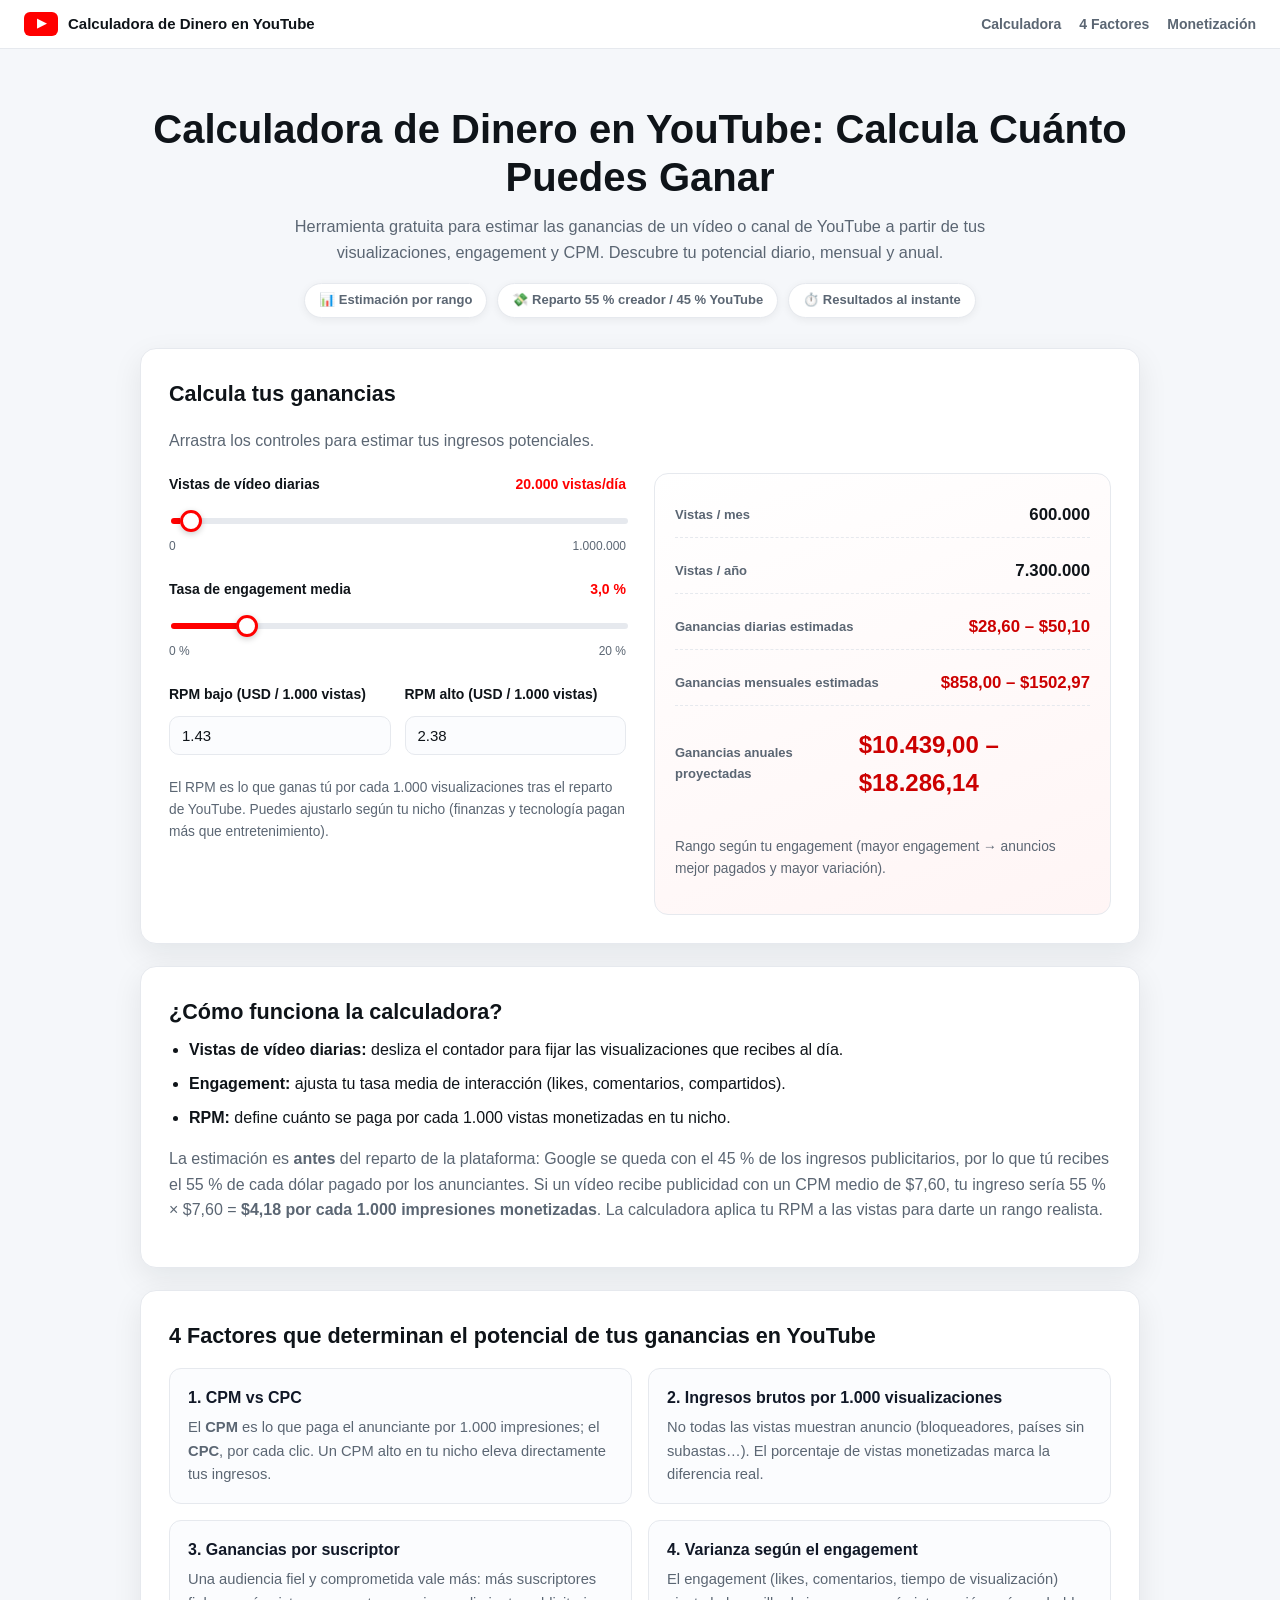
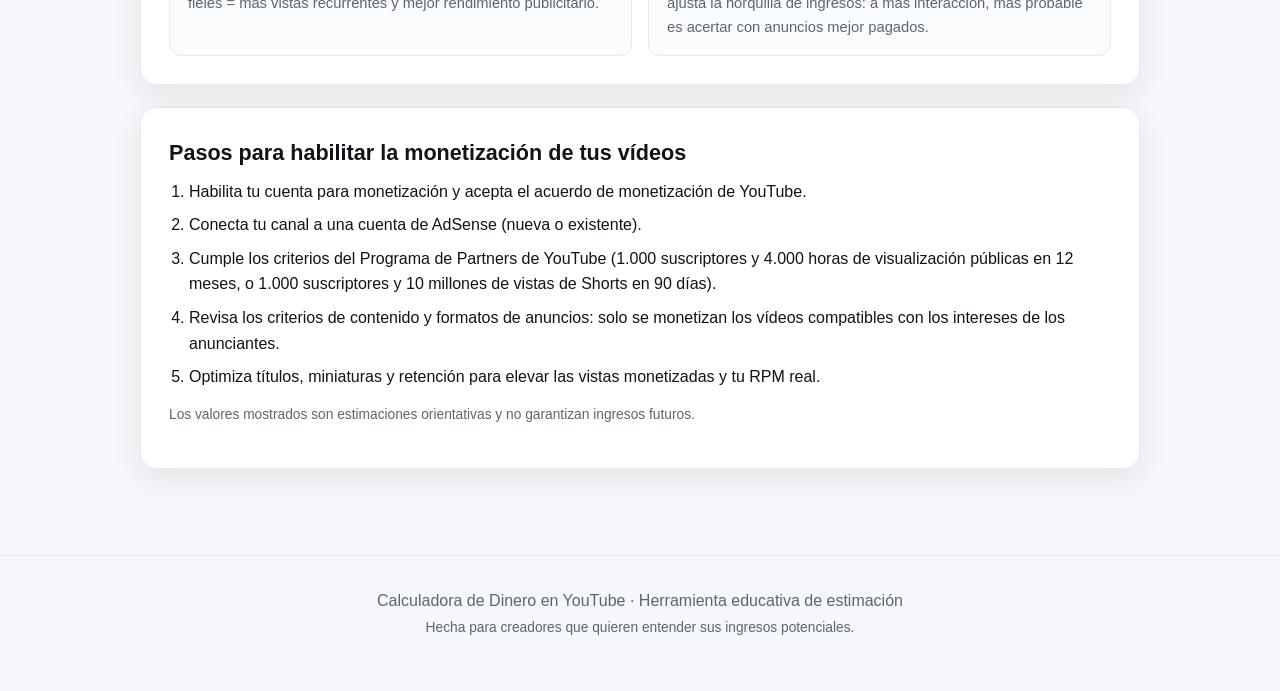
==== index.html @ 41395d66 "Calculadora de Dinero en YouTube (web estática)" ====
<!DOCTYPE html>
<html lang="es">
<head>
  <meta charset="UTF-8" />
  <meta name="viewport" content="width=device-width, initial-scale=1.0" />
  <title>Calculadora de Dinero en YouTube: Calcula Cuánto Puedes Ganar</title>
  <meta name="description" content="Calcula cuánto dinero puedes ganar en YouTube. Introduce tus vistas diarias, tu engagement y tu CPM para ver tus ganancias estimadas diarias, mensuales y anuales." />
  <link rel="stylesheet" href="styles.css" />
  <link rel="icon" href="data:image/svg+xml,<svg xmlns='http://www.w3.org/2000/svg' viewBox='0 0 100 100'><text y='.9em' font-size='90'>▶️</text></svg>" />
</head>
<body>
  <header class="site-header">
    <a class="brand" href="#top">
      <span class="brand-mark">▶</span>
      <span class="brand-name">Calculadora de Dinero en YouTube</span>
    </a>
    <nav class="site-nav">
      <a href="#calculadora">Calculadora</a>
      <a href="#factores">4 Factores</a>
      <a href="#monetizacion">Monetización</a>
    </nav>
  </header>

  <main id="top">
    <section class="hero">
      <h1>Calculadora de Dinero en YouTube: Calcula Cuánto Puedes Ganar</h1>
      <p class="hero-sub">
        Herramienta gratuita para estimar las ganancias de un vídeo o canal de YouTube a partir de
        tus visualizaciones, engagement y CPM. Descubre tu potencial diario, mensual y anual.
      </p>
      <div class="hero-badges">
        <span>📊 Estimación por rango</span>
        <span>💸 Reparto 55 % creador / 45 % YouTube</span>
        <span>⏱️ Resultados al instante</span>
      </div>
    </section>

    <section id="calculadora" class="card calculator">
      <h2>Calcula tus ganancias</h2>
      <p class="muted">Arrastra los controles para estimar tus ingresos potenciales.</p>

      <div class="calc-grid">
        <div class="controls">
          <div class="field">
            <label for="viewsRange">
              Vistas de vídeo diarias
              <output id="viewsOut" class="out">20.000 vistas/día</output>
            </label>
            <input id="viewsRange" type="range" min="0" max="1000000" step="1000" value="20000" />
            <div class="range-hint"><span>0</span><span>1.000.000</span></div>
          </div>

          <div class="field">
            <label for="engagement">
              Tasa de engagement media
              <output id="engOut" class="out">3,0 %</output>
            </label>
            <input id="engagement" type="range" min="0" max="20" step="0.1" value="3" />
            <div class="range-hint"><span>0 %</span><span>20 %</span></div>
          </div>

          <div class="field two">
            <div>
              <label for="rpmLow">RPM bajo (USD / 1.000 vistas)</label>
              <input id="rpmLow" type="number" min="0" step="0.01" value="1.43" />
            </div>
            <div>
              <label for="rpmHigh">RPM alto (USD / 1.000 vistas)</label>
              <input id="rpmHigh" type="number" min="0" step="0.01" value="2.38" />
            </div>
          </div>
          <p class="muted small">
            El RPM es lo que ganas tú por cada 1.000 visualizaciones tras el reparto de YouTube.
            Puedes ajustarlo según tu nicho (finanzas y tecnología pagan más que entretenimiento).
          </p>
        </div>

        <div class="results">
          <div class="stat">
            <span class="stat-label">Vistas / mes</span>
            <span class="stat-value" id="viewsMonth">600.000</span>
          </div>
          <div class="stat">
            <span class="stat-label">Vistas / año</span>
            <span class="stat-value" id="viewsYear">7.300.000</span>
          </div>
          <div class="stat highlight">
            <span class="stat-label">Ganancias diarias estimadas</span>
            <span class="stat-value" id="earnDay">$28,60 – $47,60</span>
          </div>
          <div class="stat highlight">
            <span class="stat-label">Ganancias mensuales estimadas</span>
            <span class="stat-value" id="earnMonth">$858 – $1.428</span>
          </div>
          <div class="stat highlight big">
            <span class="stat-label">Ganancias anuales proyectadas</span>
            <span class="stat-value" id="earnYear">$10.439 – $17.374</span>
          </div>
          <p class="muted small">
            Rango según tu engagement (mayor engagement → anuncios mejor pagados y mayor variación).
          </p>
        </div>
      </div>
    </section>

    <section class="card">
      <h2>¿Cómo funciona la calculadora?</h2>
      <ul class="steps">
        <li><strong>Vistas de vídeo diarias:</strong> desliza el contador para fijar las visualizaciones que recibes al día.</li>
        <li><strong>Engagement:</strong> ajusta tu tasa media de interacción (likes, comentarios, compartidos).</li>
        <li><strong>RPM:</strong> define cuánto se paga por cada 1.000 vistas monetizadas en tu nicho.</li>
      </ul>
      <p class="muted">
        La estimación es <strong>antes</strong> del reparto de la plataforma: Google se queda con el 45 % de los
        ingresos publicitarios, por lo que tú recibes el 55 % de cada dólar pagado por los anunciantes. Si un
        vídeo recibe publicidad con un CPM medio de $7,60, tu ingreso sería 55 % × $7,60 = <strong>$4,18 por cada
        1.000 impresiones monetizadas</strong>. La calculadora aplica tu RPM a las vistas para darte un rango
        realista.
      </p>
    </section>

    <section id="factores" class="card">
      <h2>4 Factores que determinan el potencial de tus ganancias en YouTube</h2>
      <div class="factors">
        <article class="factor">
          <h3>1. CPM vs CPC</h3>
          <p>El <strong>CPM</strong> es lo que paga el anunciante por 1.000 impresiones; el <strong>CPC</strong>,
          por cada clic. Un CPM alto en tu nicho eleva directamente tus ingresos.</p>
        </article>
        <article class="factor">
          <h3>2. Ingresos brutos por 1.000 visualizaciones</h3>
          <p>No todas las vistas muestran anuncio (bloqueadores, países sin subastas…). El porcentaje de vistas
          monetizadas marca la diferencia real.</p>
        </article>
        <article class="factor">
          <h3>3. Ganancias por suscriptor</h3>
          <p>Una audiencia fiel y comprometida vale más: más suscriptores fieles = más vistas recurrentes y mejor
          rendimiento publicitario.</p>
        </article>
        <article class="factor">
          <h3>4. Varianza según el engagement</h3>
          <p>El engagement (likes, comentarios, tiempo de visualización) ajusta la horquilla de ingresos: a más
          interacción, más probable es acertar con anuncios mejor pagados.</p>
        </article>
      </div>
    </section>

    <section id="monetizacion" class="card">
      <h2>Pasos para habilitar la monetización de tus vídeos</h2>
      <ol class="steps">
        <li>Habilita tu cuenta para monetización y acepta el acuerdo de monetización de YouTube.</li>
        <li>Conecta tu canal a una cuenta de AdSense (nueva o existente).</li>
        <li>Cumple los criterios del Programa de Partners de YouTube (1.000 suscriptores y 4.000 horas de
        visualización públicas en 12 meses, o 1.000 suscriptores y 10 millones de vistas de Shorts en 90 días).</li>
        <li>Revisa los criterios de contenido y formatos de anuncios: solo se monetizan los vídeos compatibles con
        los intereses de los anunciantes.</li>
        <li>Optimiza títulos, miniaturas y retención para elevar las vistas monetizadas y tu RPM real.</li>
      </ol>
      <p class="muted small">
        Los valores mostrados son estimaciones orientativas y no garantizan ingresos futuros.
      </p>
    </section>
  </main>

  <footer class="site-footer">
    <p>Calculadora de Dinero en YouTube · Herramienta educativa de estimación</p>
    <p class="muted small">Hecha para creadores que quieren entender sus ingresos potenciales.</p>
  </footer>

  <script src="script.js"></script>
</body>
</html>
---- styles.css ----
:root {
  --red: #ff0000;
  --red-dark: #cc0000;
  --ink: #0f1419;
  --muted: #5b6673;
  --line: #e6e9ee;
  --bg: #f5f7fa;
  --card: #ffffff;
  --accent: #111827;
  --ok: #10b981;
  --radius: 16px;
  --shadow: 0 10px 30px rgba(15, 20, 25, 0.08);
  --shadow-sm: 0 2px 8px rgba(15, 20, 25, 0.06);
}

* { box-sizing: border-box; }

html { scroll-behavior: smooth; }

body {
  margin: 0;
  font-family: "Segoe UI", Roboto, -apple-system, BlinkMacSystemFont, "Helvetica Neue", Arial, sans-serif;
  color: var(--ink);
  background: var(--bg);
  line-height: 1.6;
}

/* Header */
.site-header {
  position: sticky;
  top: 0;
  z-index: 20;
  display: flex;
  align-items: center;
  justify-content: space-between;
  gap: 16px;
  padding: 12px 24px;
  background: rgba(255, 255, 255, 0.92);
  backdrop-filter: blur(8px);
  border-bottom: 1px solid var(--line);
}

.brand { display: flex; align-items: center; gap: 10px; text-decoration: none; color: var(--ink); font-weight: 700; }

.brand-mark {
  display: grid;
  place-items: center;
  width: 34px; height: 24px;
  background: var(--red);
  color: #fff;
  border-radius: 6px;
  font-size: 12px;
}

.brand-name { font-size: 15px; }

.site-nav { display: flex; gap: 18px; }
.site-nav a { color: var(--muted); text-decoration: none; font-size: 14px; font-weight: 600; }
.site-nav a:hover { color: var(--red); }

/* Layout */
main { max-width: 1040px; margin: 0 auto; padding: 32px 20px 64px; }

.hero { text-align: center; padding: 24px 0 8px; }
.hero h1 { font-size: clamp(1.6rem, 3.4vw, 2.5rem); line-height: 1.2; margin: 0 0 12px; }
.hero-sub { color: var(--muted); max-width: 720px; margin: 0 auto 18px; font-size: 1.02rem; }
.hero-badges { display: flex; flex-wrap: wrap; gap: 10px; justify-content: center; }
.hero-badges span {
  background: #fff; border: 1px solid var(--line); border-radius: 999px;
  padding: 6px 14px; font-size: 13px; font-weight: 600; color: var(--muted); box-shadow: var(--shadow-sm);
}

.card {
  background: var(--card);
  border: 1px solid var(--line);
  border-radius: var(--radius);
  padding: 28px;
  margin: 22px 0;
  box-shadow: var(--shadow);
}

.card h2 { margin: 0 0 8px; font-size: 1.35rem; }
.muted { color: var(--muted); }
.small { font-size: 0.86rem; }

/* Calculator */
.calc-grid { display: grid; grid-template-columns: 1fr 1fr; gap: 28px; margin-top: 20px; }

.field { margin-bottom: 22px; }
.field label { display: flex; justify-content: space-between; align-items: baseline; font-weight: 600; font-size: 14px; margin-bottom: 10px; gap: 10px; }
.out { color: var(--red); font-weight: 700; white-space: nowrap; }

input[type="range"] {
  -webkit-appearance: none; appearance: none;
  width: 100%; height: 6px; border-radius: 999px;
  background: linear-gradient(90deg, var(--red) var(--fill, 0%), var(--line) var(--fill, 0%));
  outline: none; cursor: pointer;
}
input[type="range"]::-webkit-slider-thumb {
  -webkit-appearance: none; appearance: none;
  width: 22px; height: 22px; border-radius: 50%;
  background: #fff; border: 3px solid var(--red);
  box-shadow: 0 2px 6px rgba(0,0,0,0.2); cursor: pointer;
}
input[type="range"]::-moz-range-thumb {
  width: 22px; height: 22px; border-radius: 50%;
  background: #fff; border: 3px solid var(--red); cursor: pointer;
}
.range-hint { display: flex; justify-content: space-between; font-size: 12px; color: var(--muted); margin-top: 6px; }

.field.two { display: grid; grid-template-columns: 1fr 1fr; gap: 14px; }
.field.two label { display: block; }
input[type="number"] {
  width: 100%; padding: 10px 12px; border: 1px solid var(--line);
  border-radius: 10px; font-size: 15px; font-family: inherit; color: var(--ink); background: #fbfcfe;
}
input[type="number"]:focus { outline: 2px solid var(--red); border-color: transparent; }

/* Results */
.results {
  background: linear-gradient(160deg, #fff 0%, #fff5f5 100%);
  border: 1px solid var(--line);
  border-radius: 14px;
  padding: 20px;
  display: flex; flex-direction: column; gap: 12px;
}
.stat { display: flex; justify-content: space-between; align-items: center; gap: 12px; padding: 8px 0; border-bottom: 1px dashed var(--line); }
.stat:last-of-type { border-bottom: none; }
.stat-label { font-size: 13px; color: var(--muted); font-weight: 600; }
.stat-value { font-size: 1.05rem; font-weight: 700; }
.stat.highlight .stat-value { color: var(--red-dark); }
.stat.big .stat-value { font-size: 1.5rem; }

/* Lists */
.steps { margin: 8px 0 14px; padding-left: 20px; }
.steps li { margin-bottom: 8px; }

/* Factors */
.factors { display: grid; grid-template-columns: repeat(2, 1fr); gap: 16px; margin-top: 14px; }
.factor { background: #fbfcfe; border: 1px solid var(--line); border-radius: 12px; padding: 16px 18px; }
.factor h3 { margin: 0 0 6px; font-size: 1rem; color: var(--accent); }
.factor p { margin: 0; font-size: 0.92rem; color: var(--muted); }

/* Footer */
.site-footer { text-align: center; padding: 28px 20px 48px; border-top: 1px solid var(--line); color: var(--muted); }
.site-footer p { margin: 4px 0; }

/* Responsive */
@media (max-width: 820px) {
  .calc-grid { grid-template-columns: 1fr; }
  .factors { grid-template-columns: 1fr; }
  .site-nav { display: none; }
  .field.two { grid-template-columns: 1fr; }
}
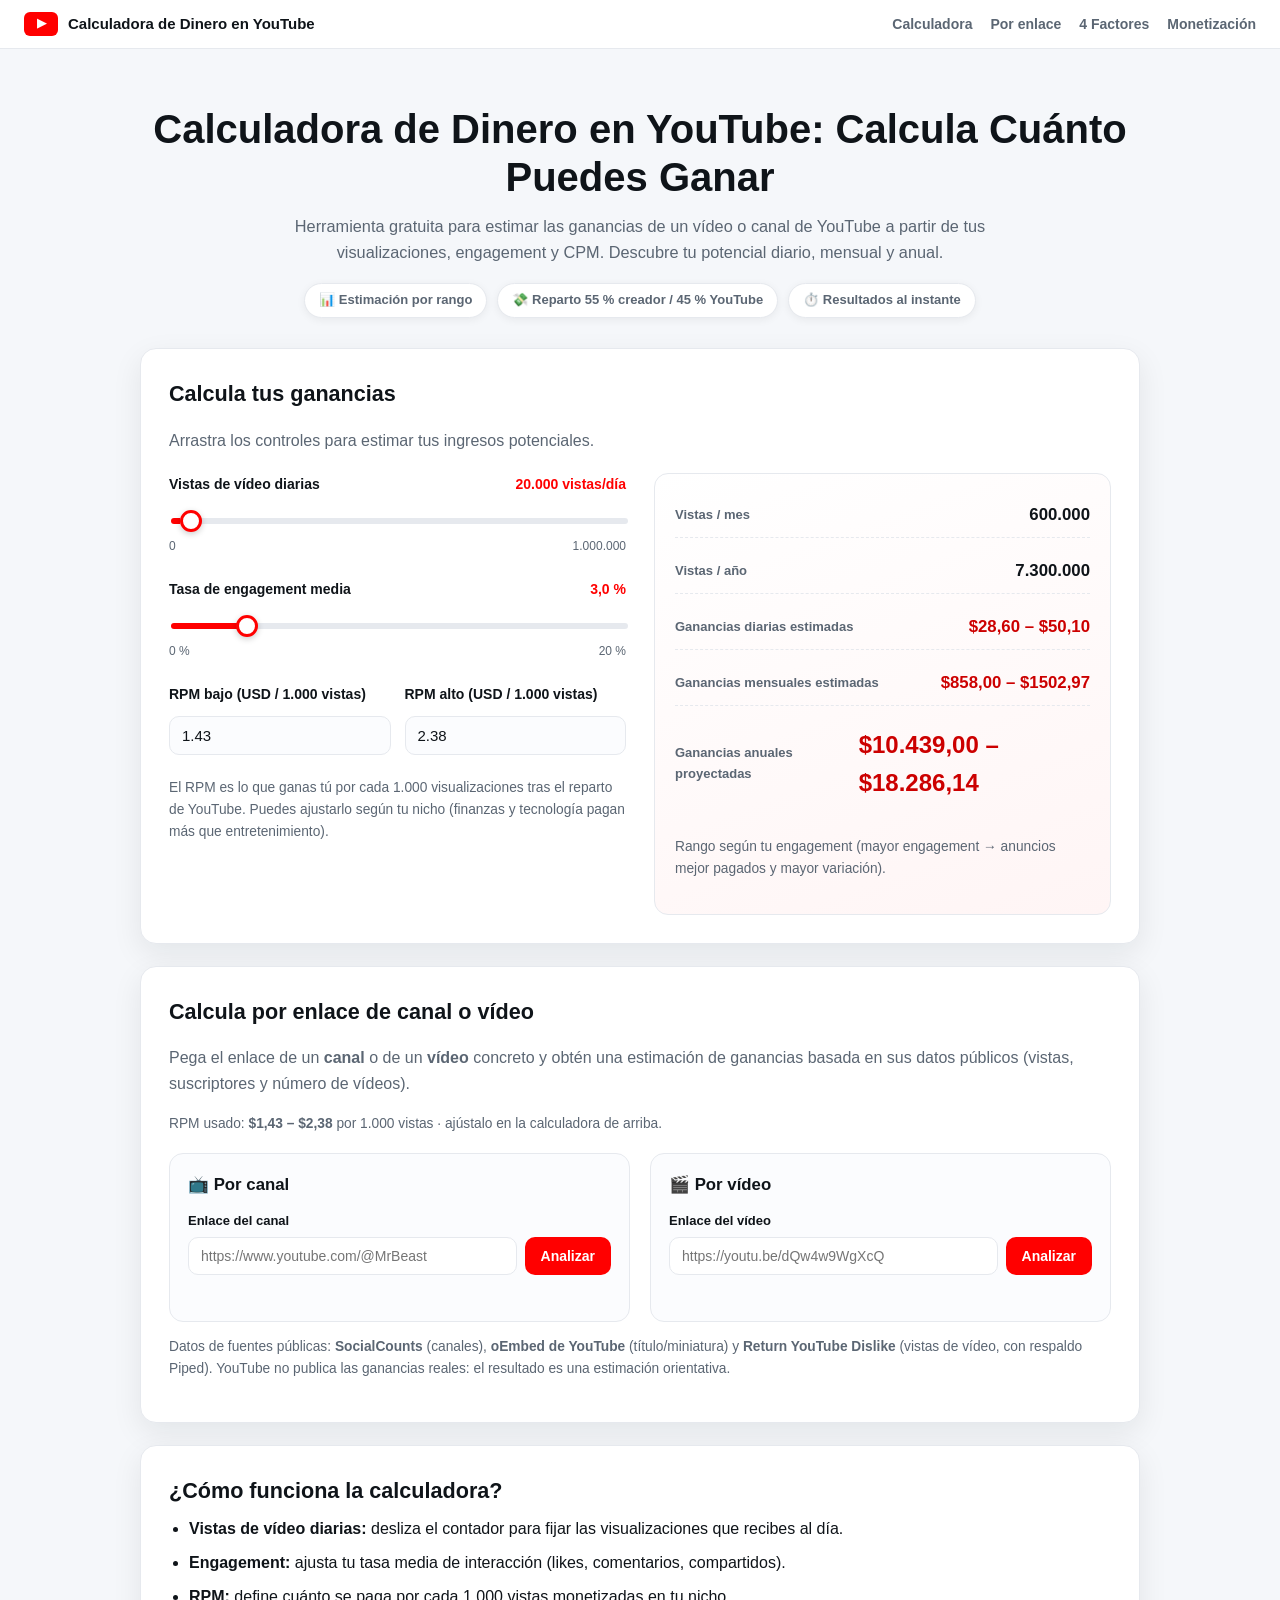
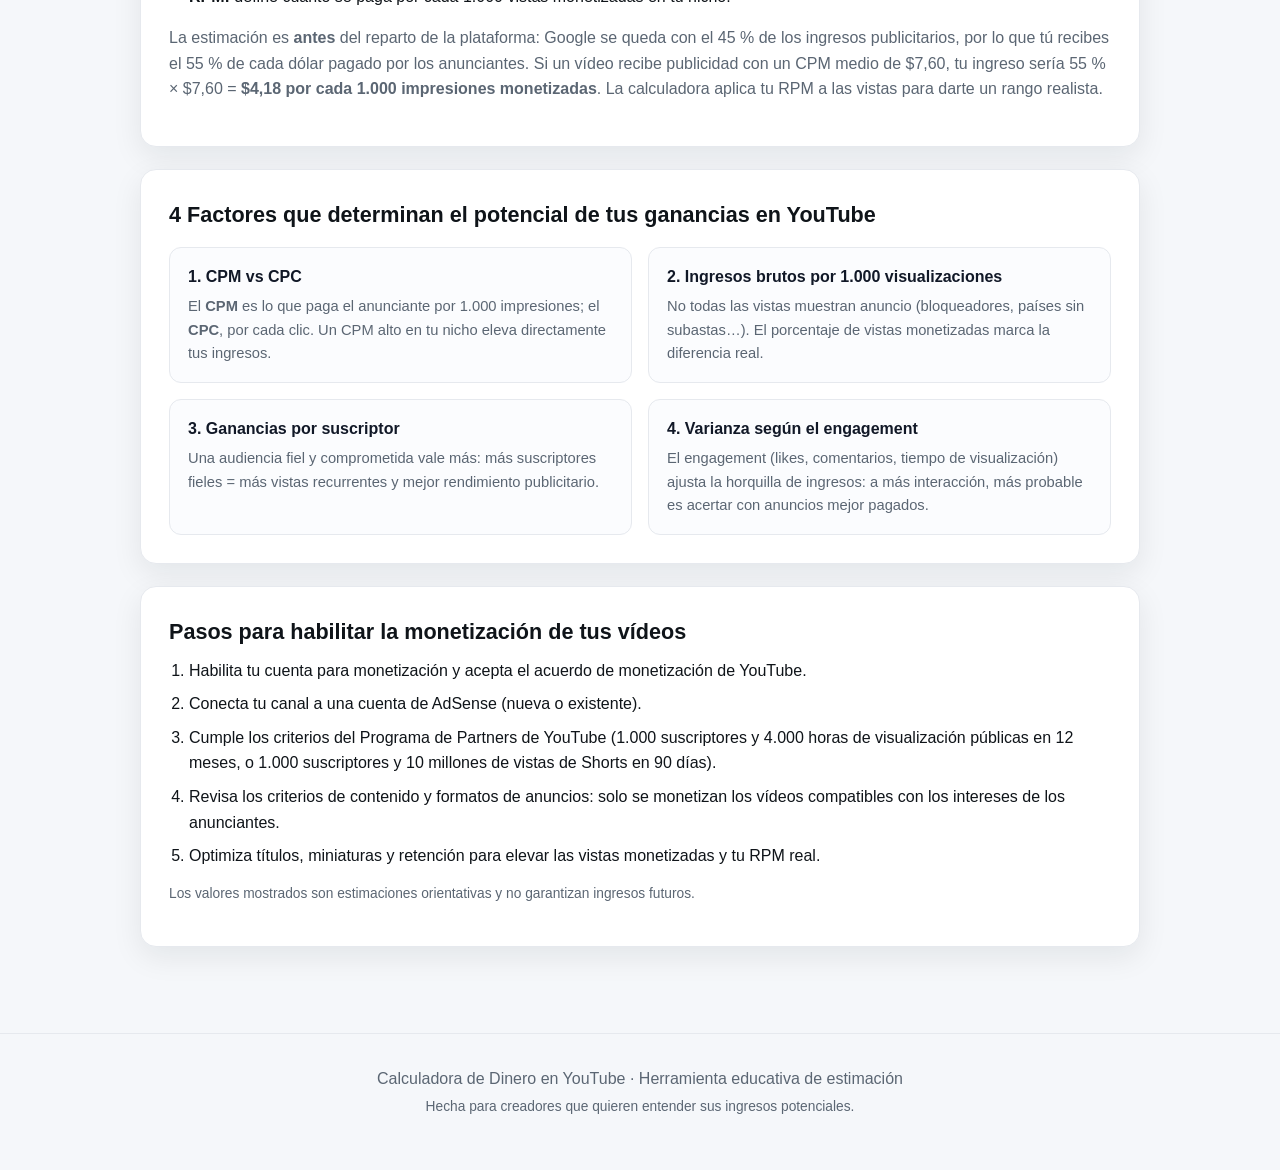
==== commit 2714cc61: "Añade calculadora por enlace de canal y vídeo (datos públicos sin API key)" ====
--- a/index.html
+++ b/index.html
@@ -16,6 +16,7 @@
     </a>
     <nav class="site-nav">
       <a href="#calculadora">Calculadora</a>
+      <a href="#por-enlace">Por enlace</a>
       <a href="#factores">4 Factores</a>
       <a href="#monetizacion">Monetización</a>
     </nav>
@@ -101,6 +102,49 @@
           </p>
         </div>
       </div>
+    </section>
+
+    <section id="por-enlace" class="card by-url">
+      <h2>Calcula por enlace de canal o vídeo</h2>
+      <p class="muted">
+        Pega el enlace de un <strong>canal</strong> o de un <strong>vídeo</strong> concreto y obtén una
+        estimación de ganancias basada en sus datos públicos (vistas, suscriptores y número de vídeos).
+      </p>
+      <p class="muted small">
+        RPM usado: <strong id="rpmUsed">$1,43 – $2,38</strong> por 1.000 vistas · ajústalo en la calculadora de arriba.
+      </p>
+
+      <div class="url-grid">
+        <div class="url-box">
+          <h3>📺 Por canal</h3>
+          <label for="channelUrl">Enlace del canal</label>
+          <div class="input-row">
+            <input id="channelUrl" type="text" inputmode="url" autocomplete="off"
+                   placeholder="https://www.youtube.com/@MrBeast" />
+            <button id="channelBtn" class="btn" type="button">Analizar</button>
+          </div>
+          <p class="msg" id="channelMsg" role="status"></p>
+          <div class="url-result hidden" id="channelResult"></div>
+        </div>
+
+        <div class="url-box">
+          <h3>🎬 Por vídeo</h3>
+          <label for="videoUrl">Enlace del vídeo</label>
+          <div class="input-row">
+            <input id="videoUrl" type="text" inputmode="url" autocomplete="off"
+                   placeholder="https://youtu.be/dQw4w9WgXcQ" />
+            <button id="videoBtn" class="btn" type="button">Analizar</button>
+          </div>
+          <p class="msg" id="videoMsg" role="status"></p>
+          <div class="url-result hidden" id="videoResult"></div>
+        </div>
+      </div>
+
+      <p class="muted small">
+        Datos de fuentes públicas: <strong>SocialCounts</strong> (canales), <strong>oEmbed de YouTube</strong>
+        (título/miniatura) y <strong>Return YouTube Dislike</strong> (vistas de vídeo, con respaldo Piped).
+        YouTube no publica las ganancias reales: el resultado es una estimación orientativa.
+      </p>
     </section>
 
     <section class="card">
@@ -168,5 +212,6 @@
   </footer>
 
   <script src="script.js"></script>
+  <script src="youtube-url.js"></script>
 </body>
 </html>
--- a/styles.css
+++ b/styles.css
@@ -141,6 +141,37 @@
 .factor h3 { margin: 0 0 6px; font-size: 1rem; color: var(--accent); }
 .factor p { margin: 0; font-size: 0.92rem; color: var(--muted); }
 
+/* Por enlace (URL) */
+.by-url .url-grid { display: grid; grid-template-columns: 1fr 1fr; gap: 20px; margin-top: 18px; }
+.url-box { background: #fbfcfe; border: 1px solid var(--line); border-radius: 14px; padding: 18px; }
+.url-box h3 { margin: 0 0 12px; font-size: 1.05rem; }
+.url-box label { display: block; font-size: 13px; font-weight: 600; margin-bottom: 6px; }
+.input-row { display: flex; gap: 8px; }
+.input-row input {
+  flex: 1; min-width: 0; padding: 10px 12px; border: 1px solid var(--line);
+  border-radius: 10px; font-size: 14px; font-family: inherit; color: var(--ink); background: #fff;
+}
+.input-row input:focus { outline: 2px solid var(--red); border-color: transparent; }
+.btn {
+  flex: 0 0 auto; padding: 10px 16px; border: none; border-radius: 10px;
+  background: var(--red); color: #fff; font-weight: 700; font-size: 14px; cursor: pointer;
+  transition: background .15s ease, opacity .15s ease;
+}
+.btn:hover { background: var(--red-dark); }
+.btn:disabled { opacity: .55; cursor: default; }
+.msg { font-size: 13px; margin: 10px 2px 0; min-height: 18px; }
+.msg.ok { color: #0a7d4f; }
+.msg.err { color: var(--red-dark); }
+.msg.load { color: var(--muted); }
+.url-result { margin-top: 12px; }
+.hidden { display: none !important; }
+.yt-head { display: flex; gap: 12px; align-items: center; margin-bottom: 12px; }
+.yt-avatar { width: 48px; height: 48px; border-radius: 50%; object-fit: cover; flex: 0 0 auto; }
+.yt-thumb { width: 96px; height: 54px; border-radius: 8px; object-fit: cover; flex: 0 0 auto; }
+.kv { display: flex; justify-content: space-between; gap: 12px; padding: 5px 0; font-size: 14px; border-bottom: 1px dashed var(--line); }
+.kv span { color: var(--muted); }
+.url-result .stat { margin-top: 6px; }
+
 /* Footer */
 .site-footer { text-align: center; padding: 28px 20px 48px; border-top: 1px solid var(--line); color: var(--muted); }
 .site-footer p { margin: 4px 0; }
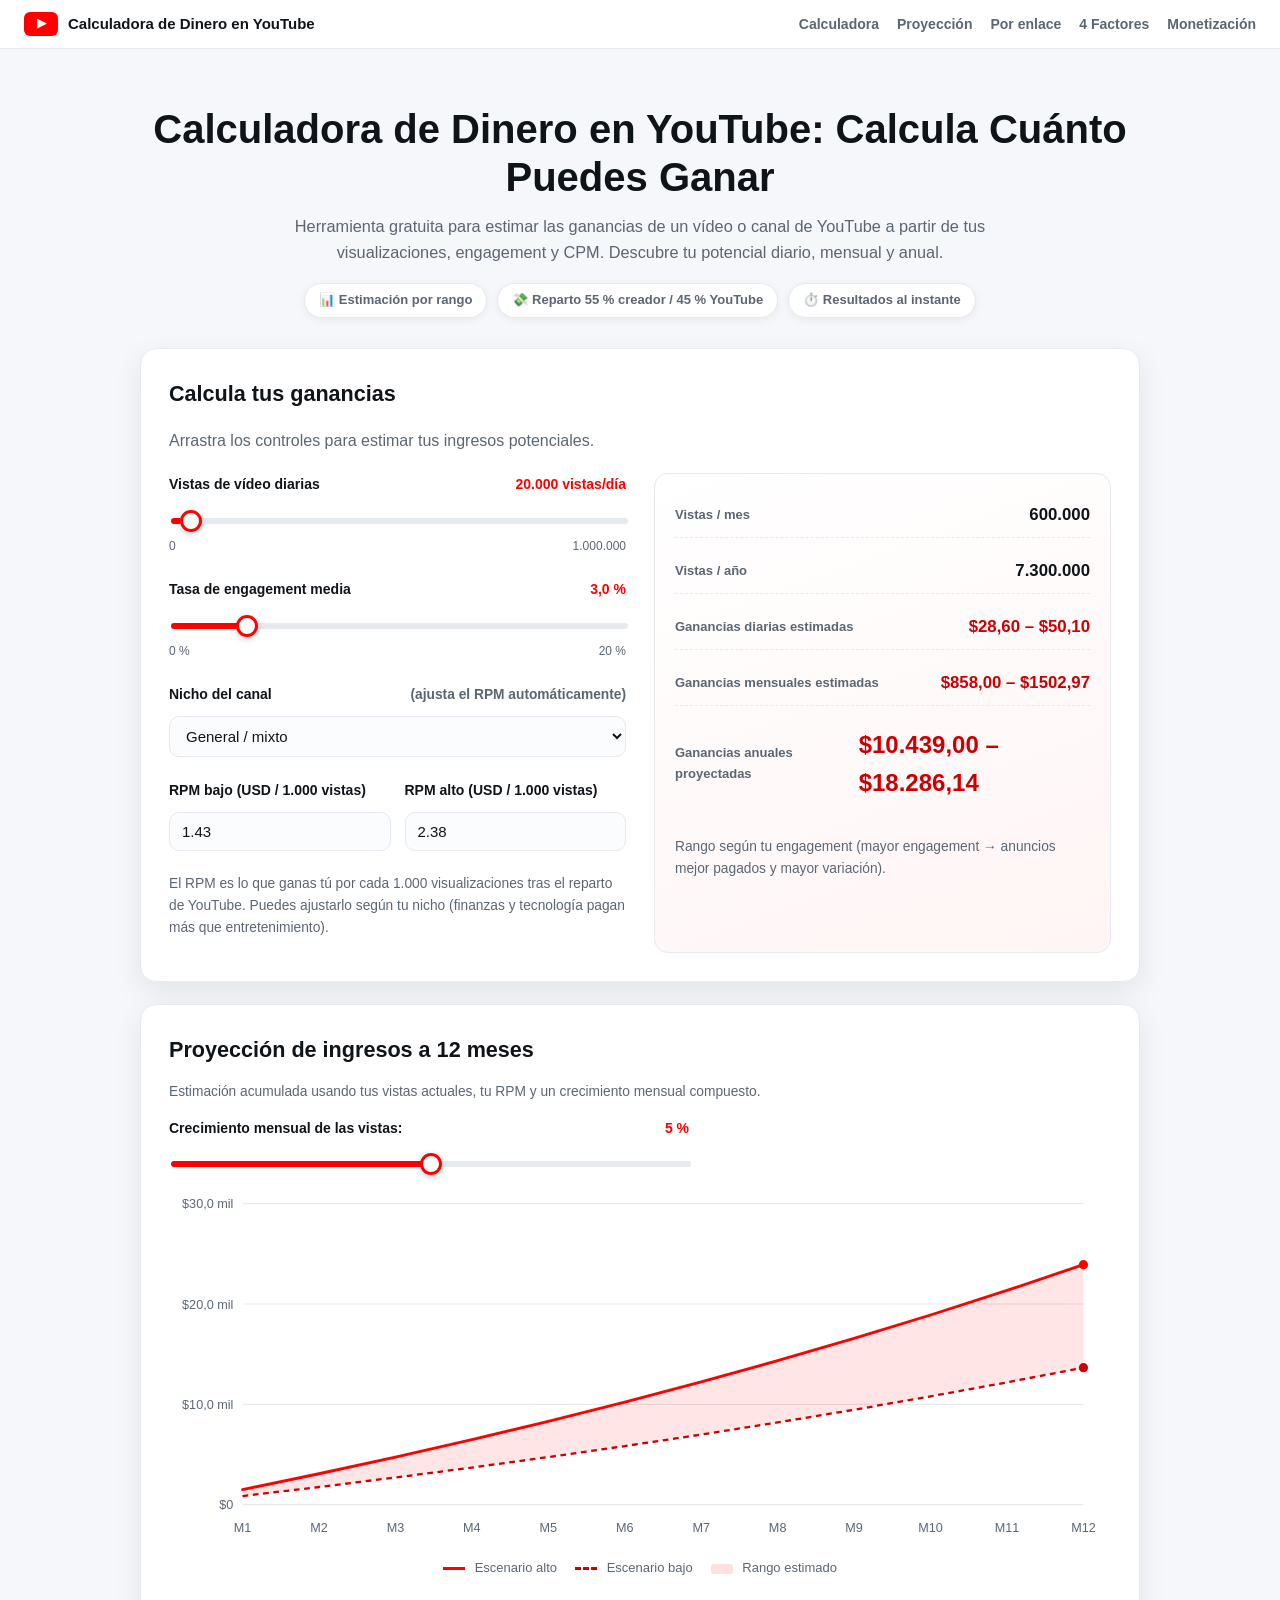
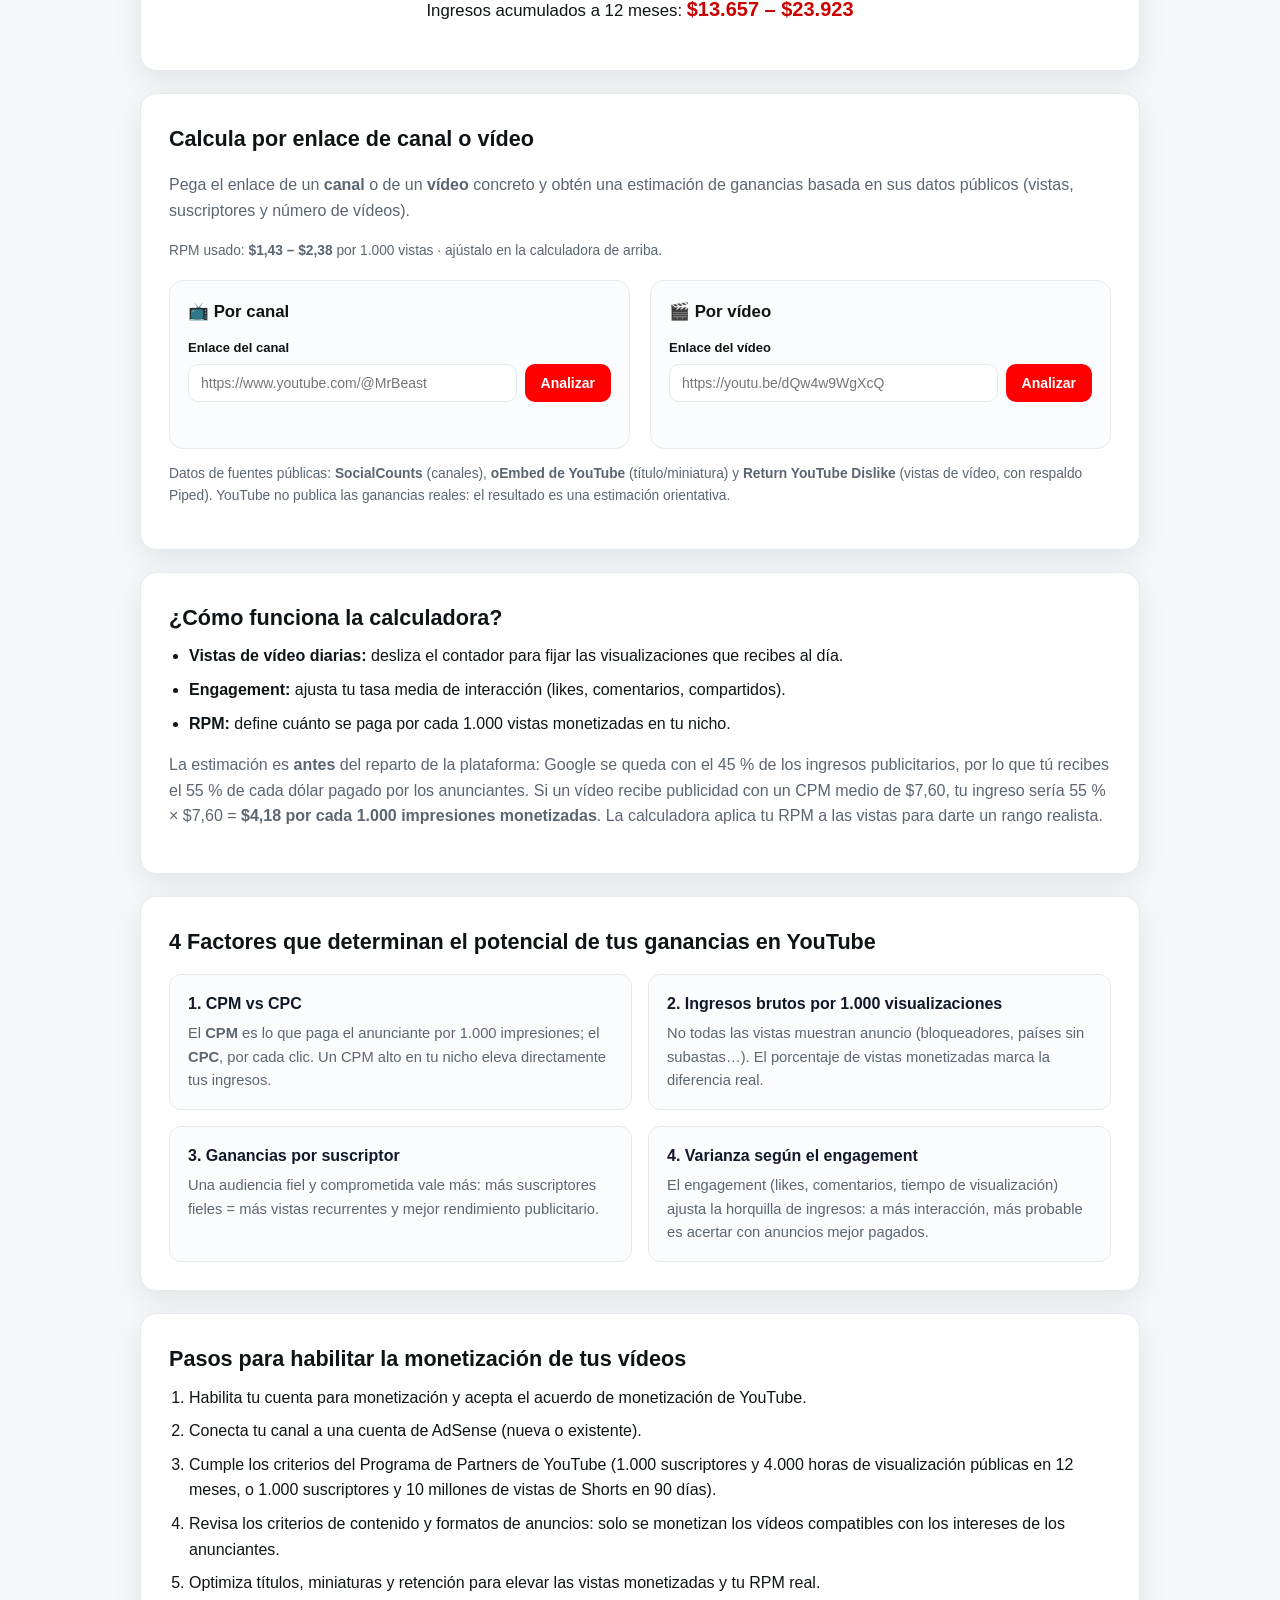
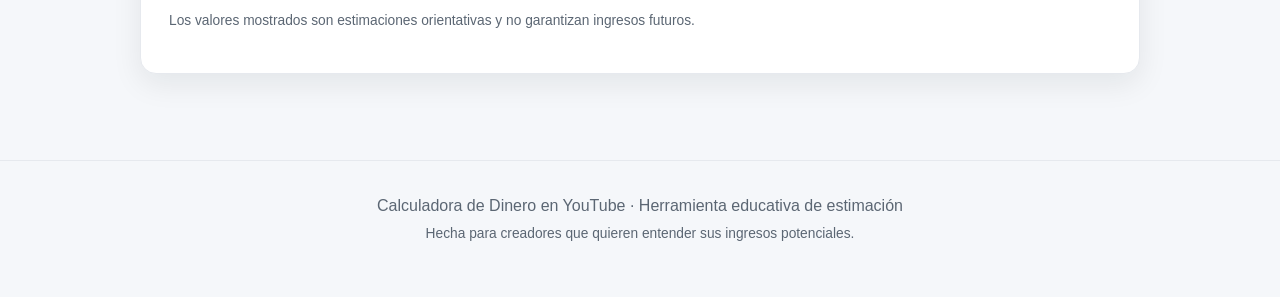
==== commit ddebc5b9: "Añade selector de nicho (RPM por categoría) y gráfico de proyección a 12 meses" ====
--- a/index.html
+++ b/index.html
@@ -16,6 +16,7 @@
     </a>
     <nav class="site-nav">
       <a href="#calculadora">Calculadora</a>
+      <a href="#proyeccion">Proyección</a>
       <a href="#por-enlace">Por enlace</a>
       <a href="#factores">4 Factores</a>
       <a href="#monetizacion">Monetización</a>
@@ -60,6 +61,27 @@
             <div class="range-hint"><span>0 %</span><span>20 %</span></div>
           </div>
 
+          <div class="field">
+            <label for="niche">Nicho del canal <span class="muted small">(ajusta el RPM automáticamente)</span></label>
+            <select id="niche">
+              <option data-low="1.43" data-high="2.38" selected>General / mixto</option>
+              <option data-low="5.00" data-high="12.00">Finanzas e inversión</option>
+              <option data-low="4.00" data-high="10.00">Marketing y negocios</option>
+              <option data-low="3.00" data-high="8.00">Tecnología y software</option>
+              <option data-low="3.00" data-high="8.00">Inmobiliaria</option>
+              <option data-low="2.00" data-high="5.00">Salud y fitness</option>
+              <option data-low="2.00" data-high="4.50">Educación</option>
+              <option data-low="1.50" data-high="4.00">Belleza y moda</option>
+              <option data-low="1.50" data-high="4.00">Automoción</option>
+              <option data-low="1.20" data-high="3.50">Viajes</option>
+              <option data-low="1.00" data-high="3.00">Cocina y gastronomía</option>
+              <option data-low="1.00" data-high="3.00">Deportes</option>
+              <option data-low="0.80" data-high="2.50">Gaming</option>
+              <option data-low="0.50" data-high="2.00">Entretenimiento / vlogs</option>
+              <option data-low="0.30" data-high="1.20">Música / infantil</option>
+            </select>
+          </div>
+
           <div class="field two">
             <div>
               <label for="rpmLow">RPM bajo (USD / 1.000 vistas)</label>
@@ -102,6 +124,27 @@
           </p>
         </div>
       </div>
+    </section>
+
+    <section id="proyeccion" class="card">
+      <h2>Proyección de ingresos a 12 meses</h2>
+      <p class="muted small">
+        Estimación acumulada usando tus vistas actuales, tu RPM y un crecimiento mensual compuesto.
+      </p>
+      <div class="proj-controls">
+        <label for="growth">Crecimiento mensual de las vistas: <output id="growthOut" class="out">5 %</output></label>
+        <input id="growth" type="range" min="-20" max="30" step="1" value="5" />
+      </div>
+      <div class="chart-wrap">
+        <svg id="projChart" viewBox="0 0 820 320" role="img"
+             aria-label="Proyección de ingresos acumulados a 12 meses" preserveAspectRatio="xMidYMid meet"></svg>
+      </div>
+      <div class="chart-legend">
+        <span><i class="sw-line"></i> Escenario alto</span>
+        <span><i class="sw-dash"></i> Escenario bajo</span>
+        <span><i class="sw-band"></i> Rango estimado</span>
+      </div>
+      <p class="proj-total">Ingresos acumulados a 12 meses: <strong id="projTotal">—</strong></p>
     </section>
 
     <section id="por-enlace" class="card by-url">
@@ -212,6 +255,7 @@
   </footer>
 
   <script src="script.js"></script>
+  <script src="chart.js"></script>
   <script src="youtube-url.js"></script>
 </body>
 </html>
--- a/styles.css
+++ b/styles.css
@@ -108,6 +108,12 @@
 }
 .range-hint { display: flex; justify-content: space-between; font-size: 12px; color: var(--muted); margin-top: 6px; }
 
+select {
+  width: 100%; padding: 10px 12px; border: 1px solid var(--line); border-radius: 10px;
+  font-size: 15px; font-family: inherit; color: var(--ink); background: #fbfcfe; cursor: pointer;
+}
+select:focus { outline: 2px solid var(--red); border-color: transparent; }
+
 .field.two { display: grid; grid-template-columns: 1fr 1fr; gap: 14px; }
 .field.two label { display: block; }
 input[type="number"] {
@@ -140,6 +146,19 @@
 .factor { background: #fbfcfe; border: 1px solid var(--line); border-radius: 12px; padding: 16px 18px; }
 .factor h3 { margin: 0 0 6px; font-size: 1rem; color: var(--accent); }
 .factor p { margin: 0; font-size: 0.92rem; color: var(--muted); }
+
+/* Proyección */
+.proj-controls { margin: 12px 0 6px; max-width: 520px; }
+.proj-controls label { display: flex; justify-content: space-between; font-weight: 600; font-size: 14px; margin-bottom: 10px; gap: 10px; }
+.chart-wrap { width: 100%; margin: 8px 0; }
+.chart-wrap svg { width: 100%; height: auto; display: block; }
+.chart-legend { display: flex; flex-wrap: wrap; gap: 18px; justify-content: center; font-size: 13px; color: var(--muted); margin-top: 6px; }
+.chart-legend i { display: inline-block; width: 22px; height: 0; vertical-align: middle; margin-right: 6px; }
+.sw-line { border-top: 3px solid var(--red); }
+.sw-dash { border-top: 3px dashed var(--red-dark); }
+.sw-band { height: 10px !important; background: rgba(255,0,0,0.12); border-radius: 3px; }
+.proj-total { text-align: center; font-size: 1.05rem; margin-top: 14px; }
+.proj-total strong { color: var(--red-dark); font-size: 1.25rem; }
 
 /* Por enlace (URL) */
 .by-url .url-grid { display: grid; grid-template-columns: 1fr 1fr; gap: 20px; margin-top: 18px; }
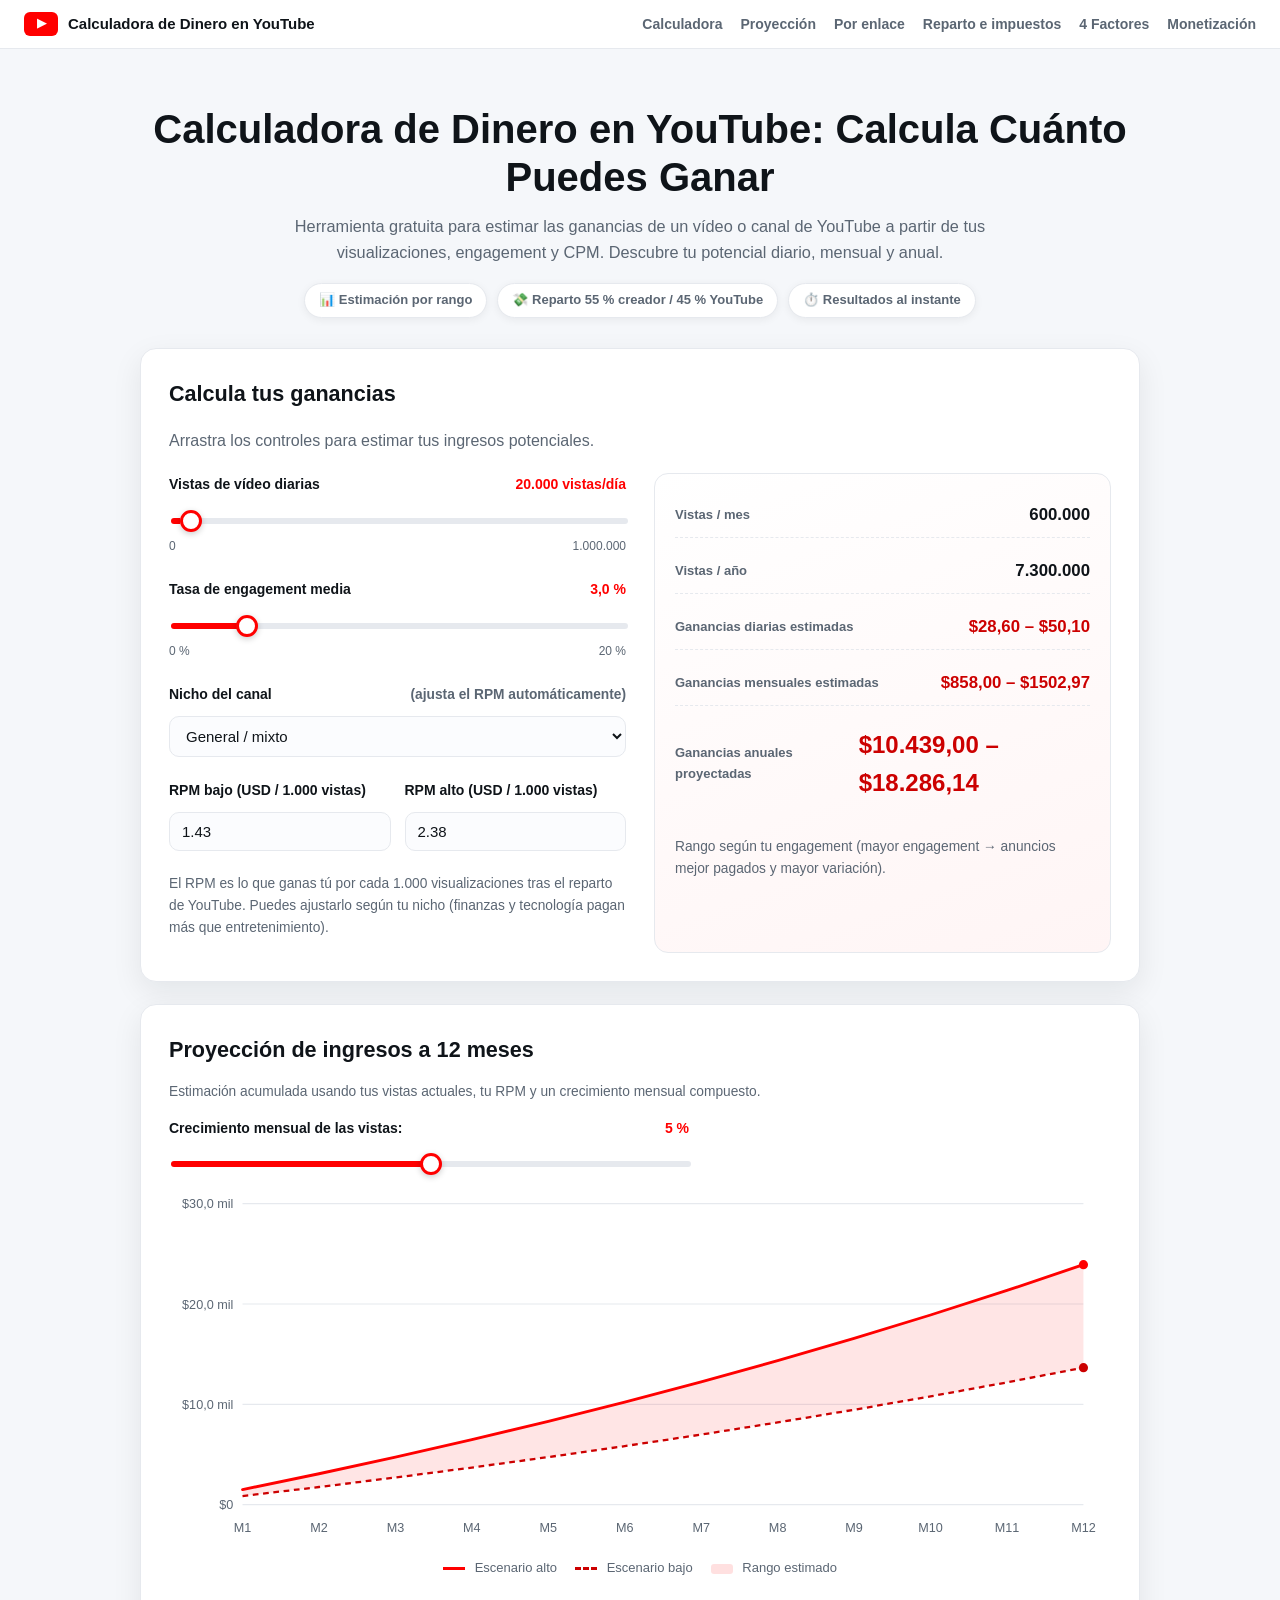
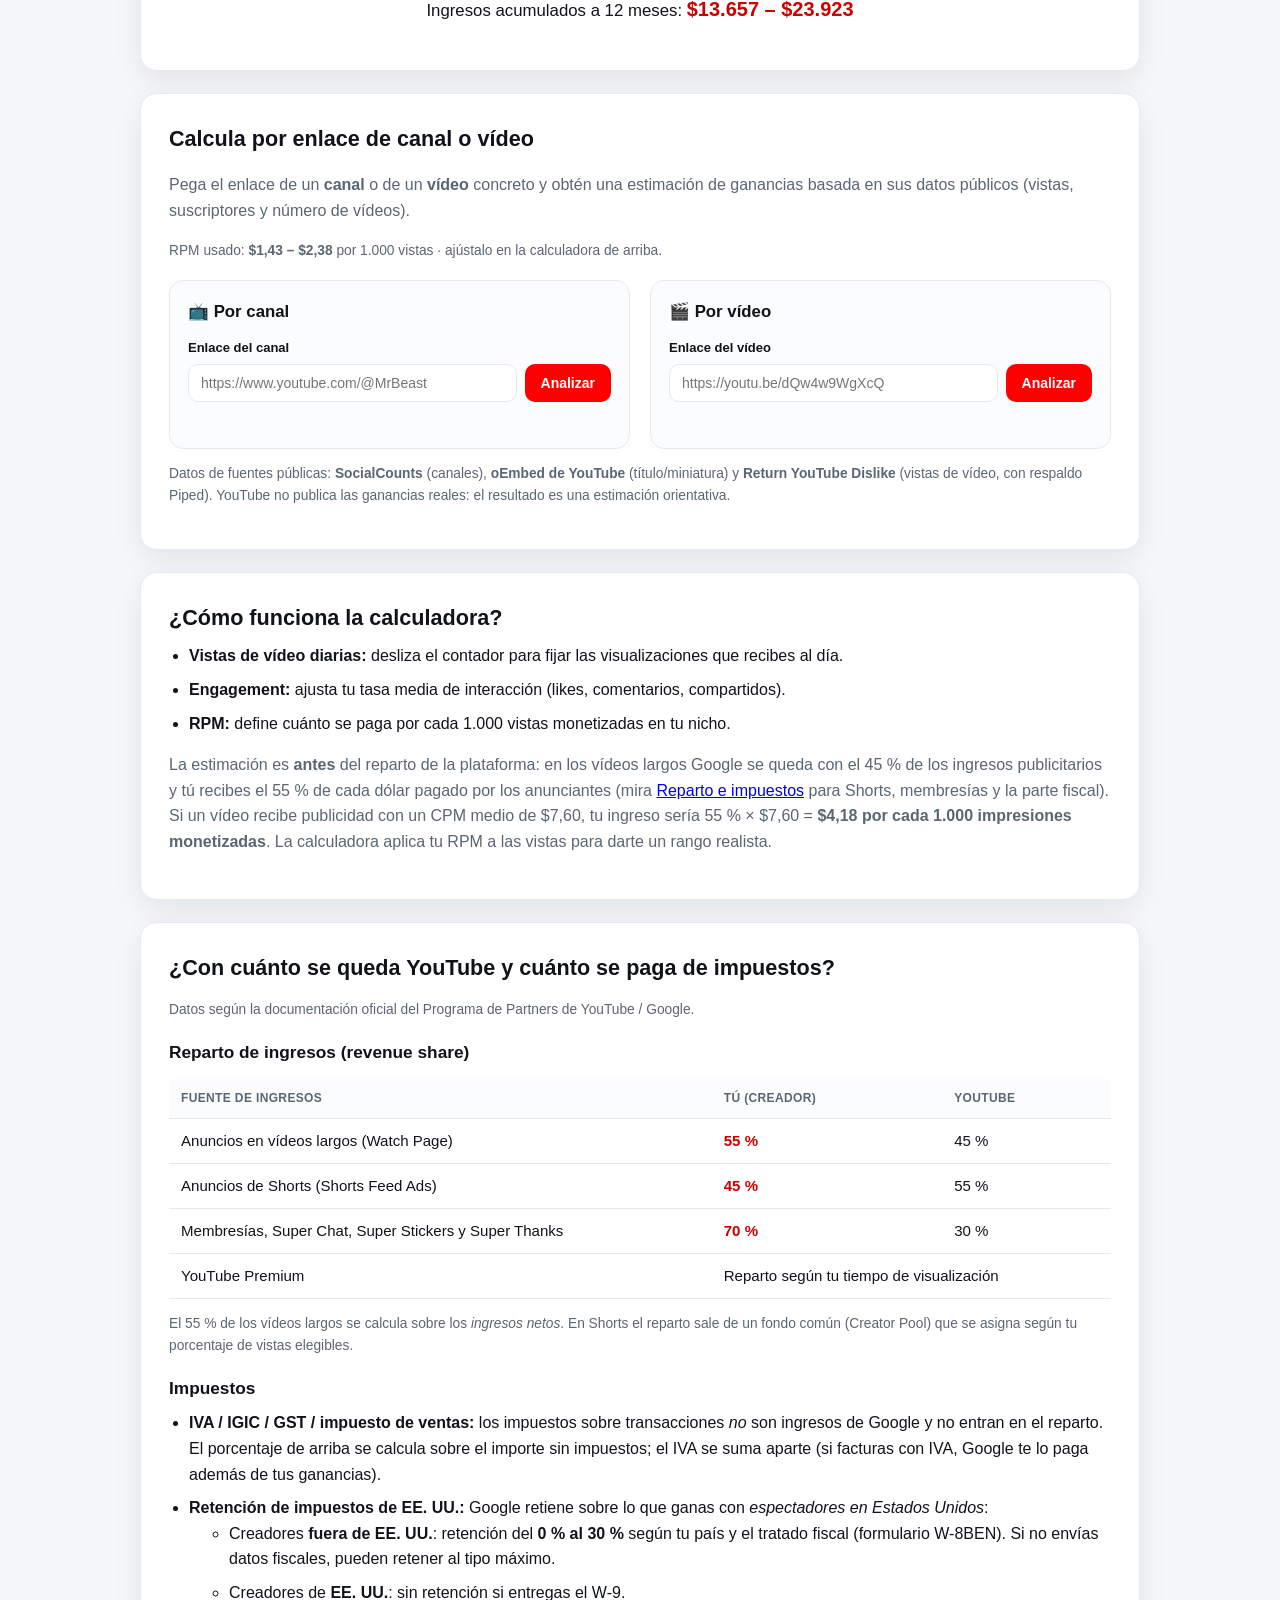
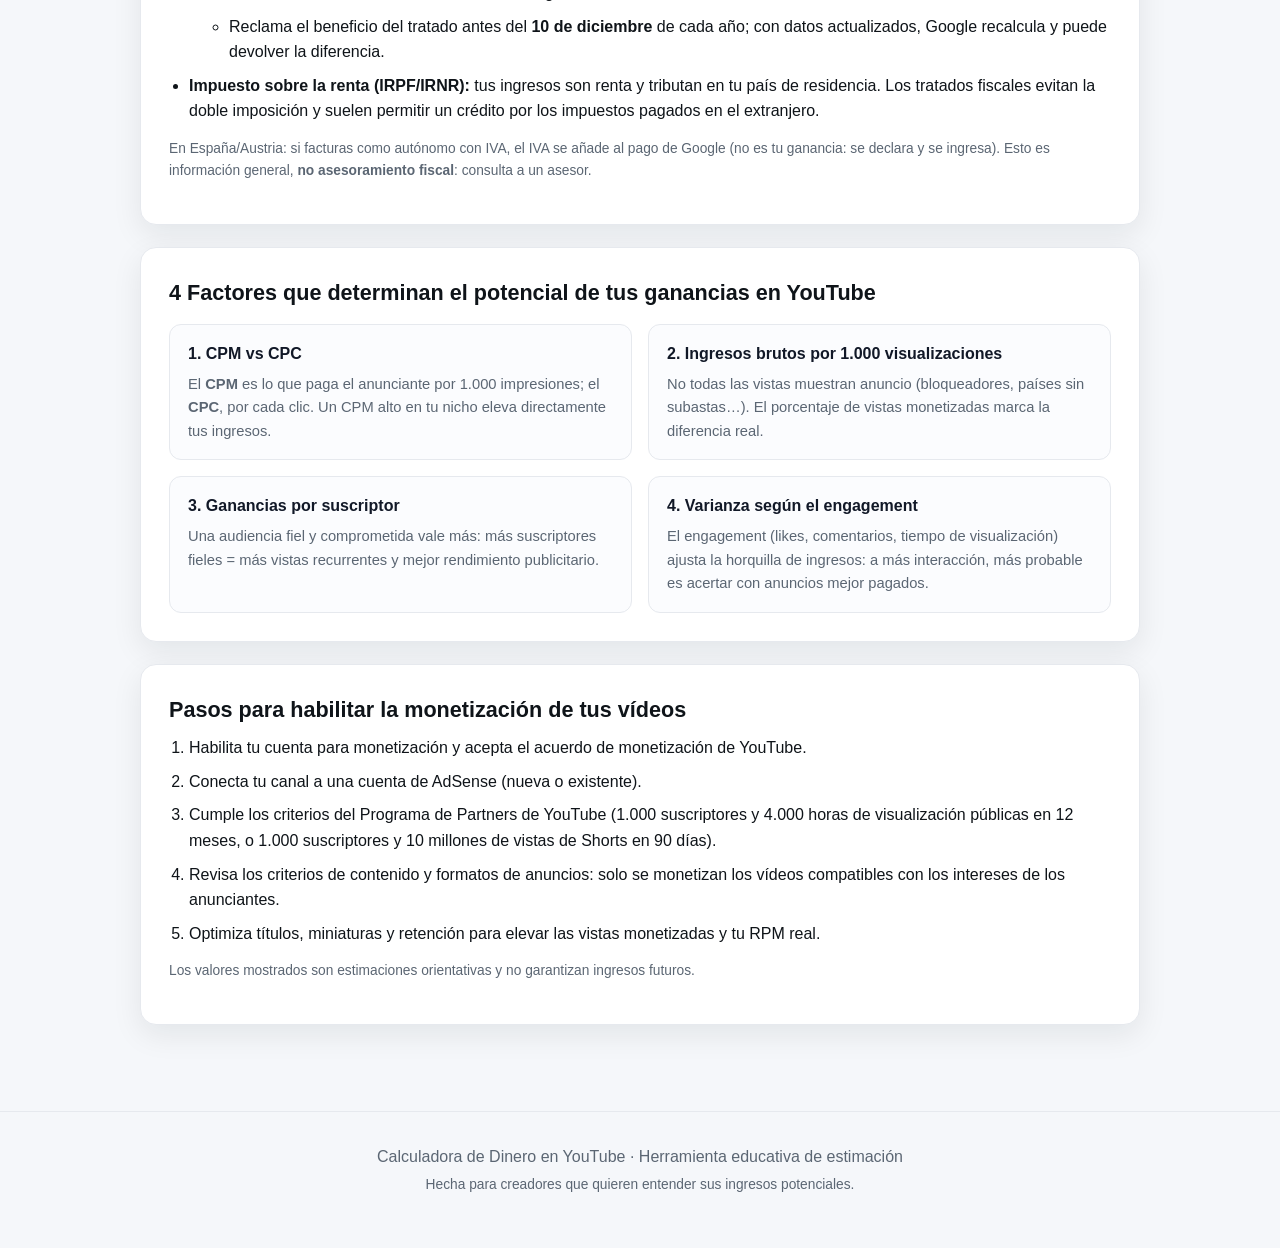
==== commit c0e8644b: "Añade sección de reparto de ingresos e impuestos (datos oficiales YouTube)" ====
--- a/index.html
+++ b/index.html
@@ -18,6 +18,7 @@
       <a href="#calculadora">Calculadora</a>
       <a href="#proyeccion">Proyección</a>
       <a href="#por-enlace">Por enlace</a>
+      <a href="#impuestos">Reparto e impuestos</a>
       <a href="#factores">4 Factores</a>
       <a href="#monetizacion">Monetización</a>
     </nav>
@@ -198,11 +199,66 @@
         <li><strong>RPM:</strong> define cuánto se paga por cada 1.000 vistas monetizadas en tu nicho.</li>
       </ul>
       <p class="muted">
-        La estimación es <strong>antes</strong> del reparto de la plataforma: Google se queda con el 45 % de los
-        ingresos publicitarios, por lo que tú recibes el 55 % de cada dólar pagado por los anunciantes. Si un
+        La estimación es <strong>antes</strong> del reparto de la plataforma: en los vídeos largos Google se queda
+        con el 45 % de los ingresos publicitarios y tú recibes el 55 % de cada dólar pagado por los anunciantes
+        (mira <a href="#impuestos">Reparto e impuestos</a> para Shorts, membresías y la parte fiscal). Si un
         vídeo recibe publicidad con un CPM medio de $7,60, tu ingreso sería 55 % × $7,60 = <strong>$4,18 por cada
         1.000 impresiones monetizadas</strong>. La calculadora aplica tu RPM a las vistas para darte un rango
         realista.
+      </p>
+    </section>
+
+    <section id="impuestos" class="card">
+      <h2>¿Con cuánto se queda YouTube y cuánto se paga de impuestos?</h2>
+      <p class="muted small">Datos según la documentación oficial del Programa de Partners de YouTube / Google.</p>
+
+      <h3>Reparto de ingresos (revenue share)</h3>
+      <div class="table-wrap">
+        <table class="rate-table">
+          <thead>
+            <tr><th>Fuente de ingresos</th><th>Tú (creador)</th><th>YouTube</th></tr>
+          </thead>
+          <tbody>
+            <tr><td>Anuncios en vídeos largos (Watch Page)</td><td class="ok">55 %</td><td>45 %</td></tr>
+            <tr><td>Anuncios de Shorts (Shorts Feed Ads)</td><td class="ok">45 %</td><td>55 %</td></tr>
+            <tr><td>Membresías, Super Chat, Super Stickers y Super Thanks</td><td class="ok">70 %</td><td>30 %</td></tr>
+            <tr><td>YouTube Premium</td><td colspan="2">Reparto según tu tiempo de visualización</td></tr>
+          </tbody>
+        </table>
+      </div>
+      <p class="muted small">
+        El 55 % de los vídeos largos se calcula sobre los <em>ingresos netos</em>. En Shorts el reparto sale de un
+        fondo común (Creator Pool) que se asigna según tu porcentaje de vistas elegibles.
+      </p>
+
+      <h3>Impuestos</h3>
+      <ul class="steps">
+        <li>
+          <strong>IVA / IGIC / GST / impuesto de ventas:</strong> los impuestos sobre transacciones <em>no</em> son
+          ingresos de Google y no entran en el reparto. El porcentaje de arriba se calcula sobre el importe sin
+          impuestos; el IVA se suma aparte (si facturas con IVA, Google te lo paga además de tus ganancias).
+        </li>
+        <li>
+          <strong>Retención de impuestos de EE. UU.:</strong> Google retiene sobre lo que ganas con
+          <em>espectadores en Estados Unidos</em>:
+          <ul>
+            <li>Creadores <strong>fuera de EE. UU.</strong>: retención del <strong>0 % al 30 %</strong> según tu país y
+              el tratado fiscal (formulario W-8BEN). Si no envías datos fiscales, pueden retener al tipo máximo.</li>
+            <li>Creadores de <strong>EE. UU.</strong>: sin retención si entregas el W-9.</li>
+            <li>Reclama el beneficio del tratado antes del <strong>10 de diciembre</strong> de cada año; con datos
+              actualizados, Google recalcula y puede devolver la diferencia.</li>
+          </ul>
+        </li>
+        <li>
+          <strong>Impuesto sobre la renta (IRPF/IRNR):</strong> tus ingresos son renta y tributan en tu país de
+          residencia. Los tratados fiscales evitan la doble imposición y suelen permitir un crédito por los
+          impuestos pagados en el extranjero.
+        </li>
+      </ul>
+      <p class="muted small">
+        En España/Austria: si facturas como autónomo con IVA, el IVA se añade al pago de Google (no es tu ganancia:
+        se declara y se ingresa). Esto es información general, <strong>no asesoramiento fiscal</strong>: consulta a
+        un asesor.
       </p>
     </section>
 
--- a/styles.css
+++ b/styles.css
@@ -140,6 +140,15 @@
 /* Lists */
 .steps { margin: 8px 0 14px; padding-left: 20px; }
 .steps li { margin-bottom: 8px; }
+
+/* Tabla de reparto */
+.table-wrap { overflow-x: auto; margin: 12px 0 6px; }
+.rate-table { width: 100%; border-collapse: collapse; font-size: 0.94rem; }
+.rate-table th, .rate-table td { padding: 10px 12px; text-align: left; border-bottom: 1px solid var(--line); }
+.rate-table thead th { background: #fbfcfe; color: var(--muted); font-size: 12px; text-transform: uppercase; letter-spacing: .03em; }
+.rate-table tbody tr:hover { background: #fbfcfe; }
+.rate-table td.ok { color: var(--red-dark); font-weight: 700; }
+.card h3 { margin: 18px 0 4px; font-size: 1.08rem; }
 
 /* Factors */
 .factors { display: grid; grid-template-columns: repeat(2, 1fr); gap: 16px; margin-top: 14px; }
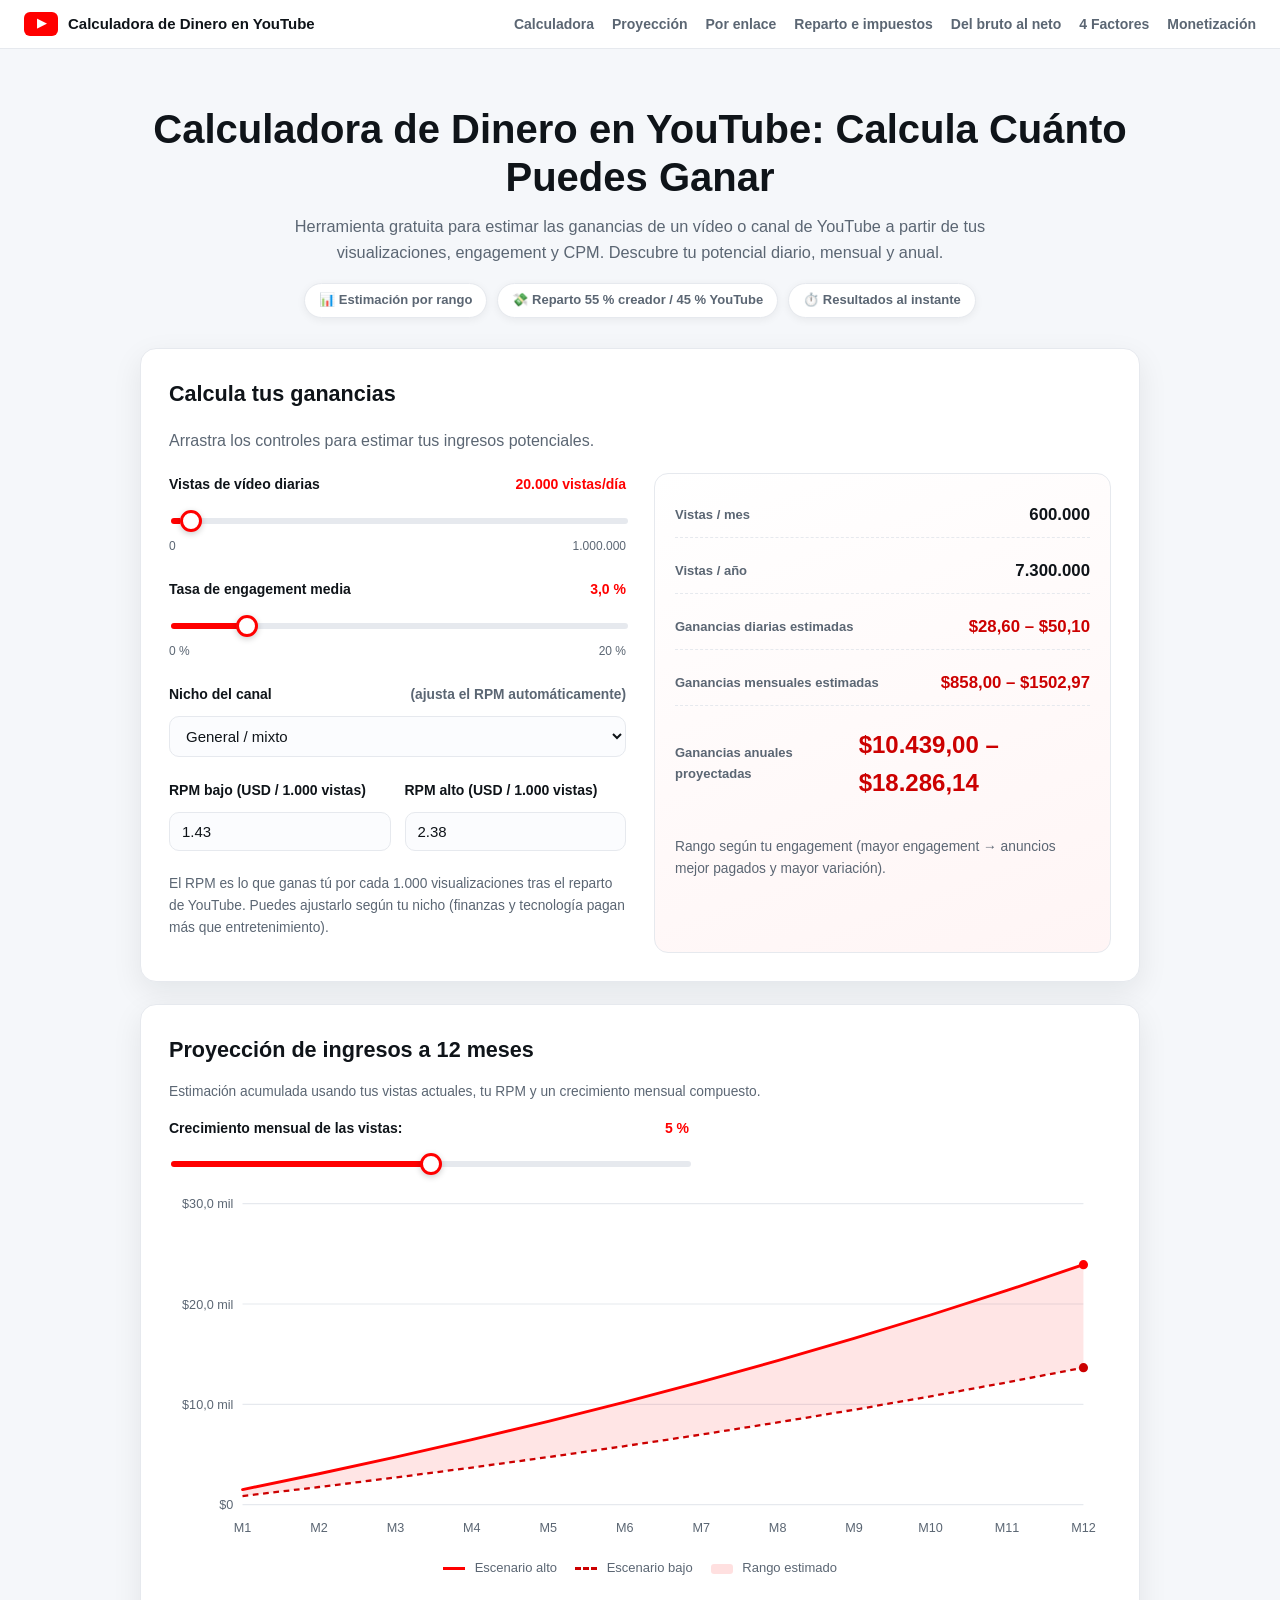
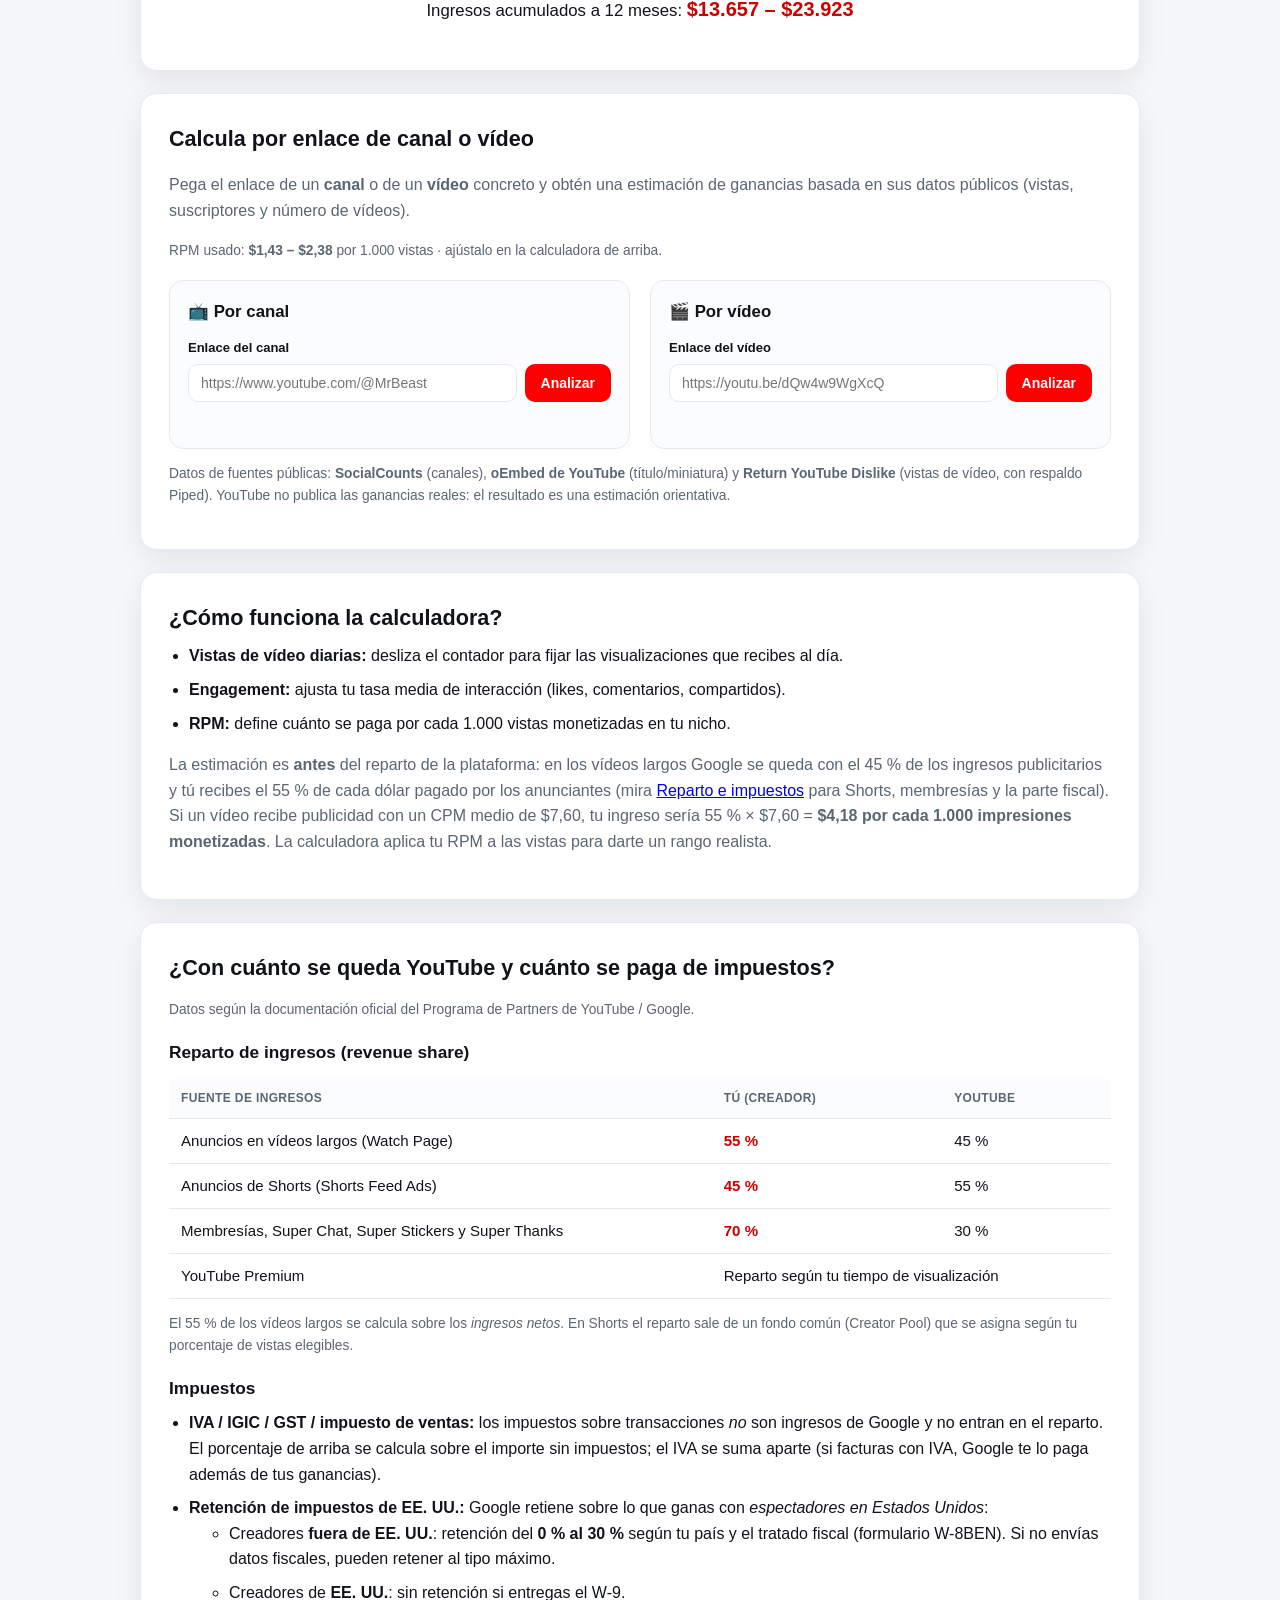
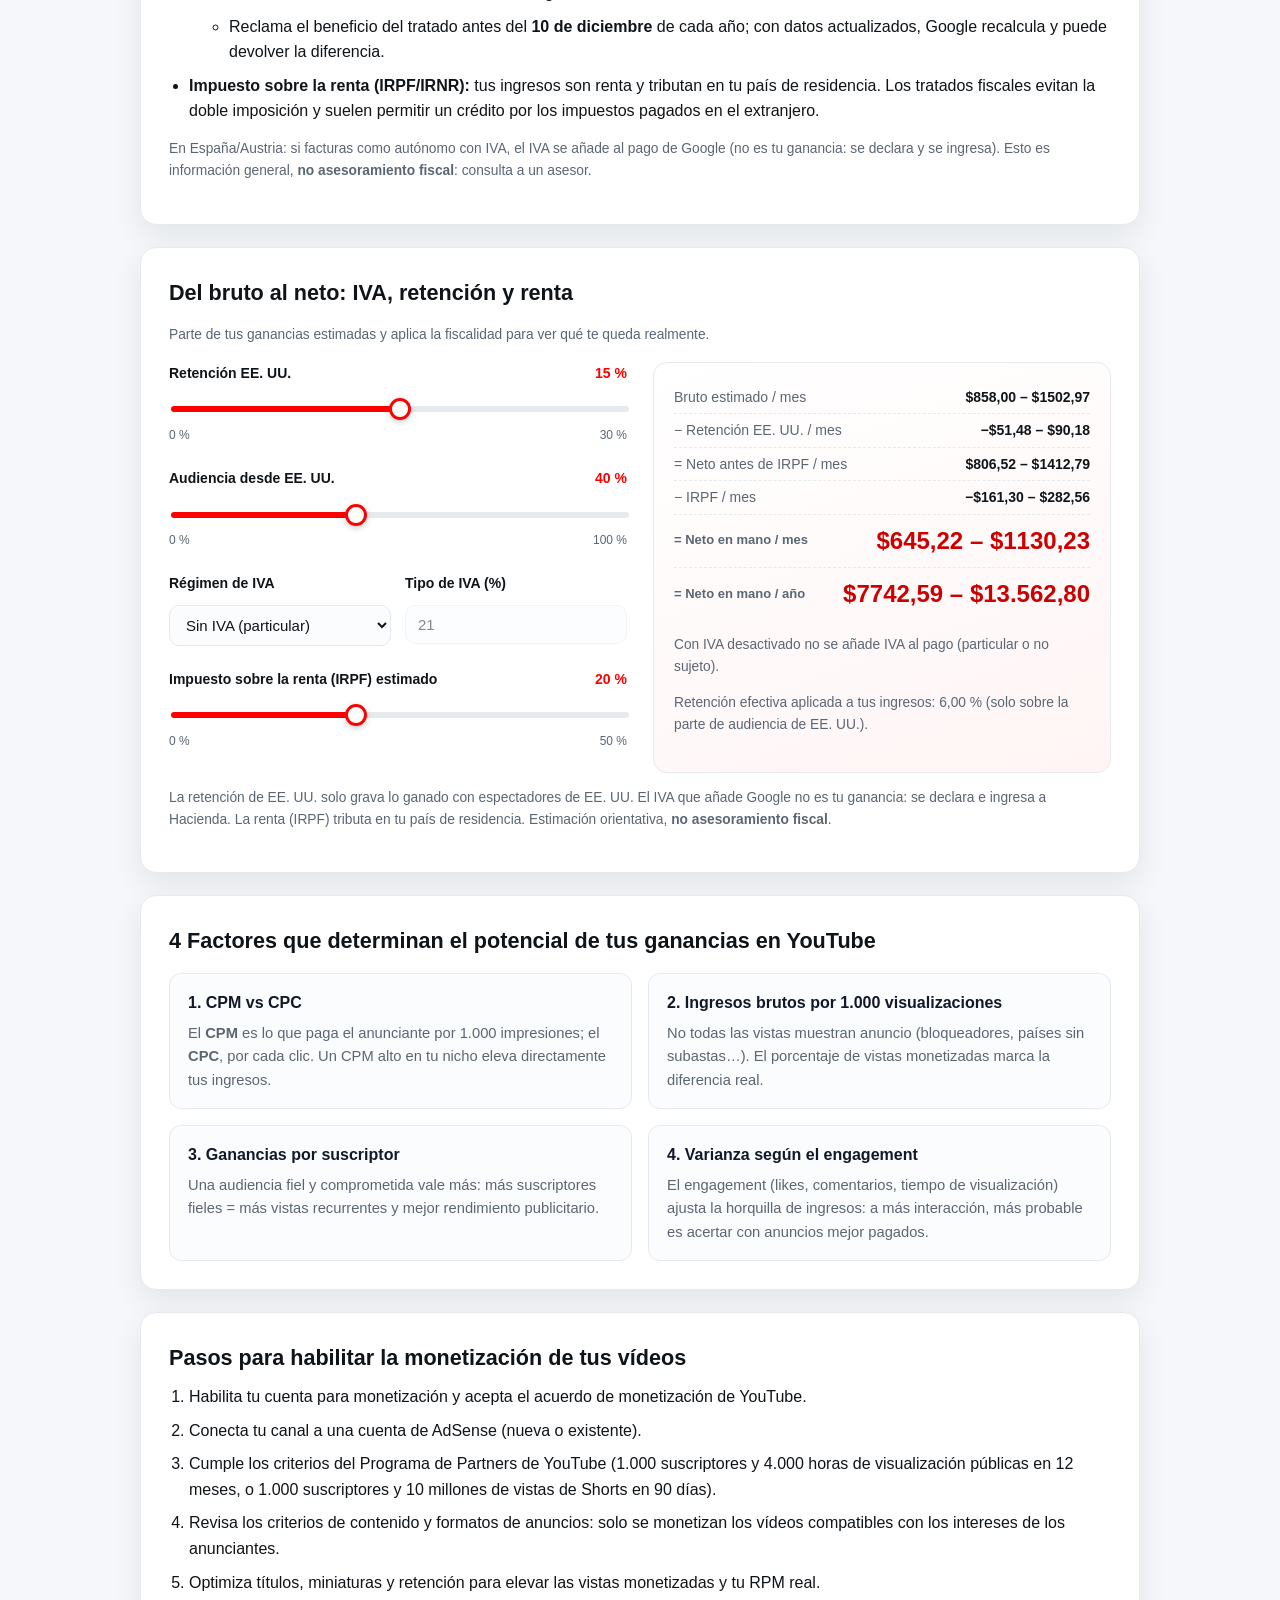
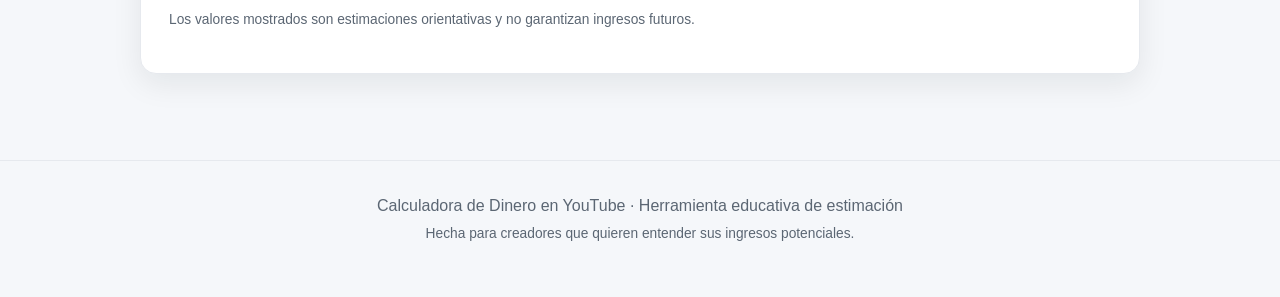
==== commit c26f46c9: "Añade panel Del bruto al neto (retención EE. UU., IVA e IRPF)" ====
--- a/index.html
+++ b/index.html
@@ -19,6 +19,7 @@
       <a href="#proyeccion">Proyección</a>
       <a href="#por-enlace">Por enlace</a>
       <a href="#impuestos">Reparto e impuestos</a>
+      <a href="#neto">Del bruto al neto</a>
       <a href="#factores">4 Factores</a>
       <a href="#monetizacion">Monetización</a>
     </nav>
@@ -262,6 +263,49 @@
       </p>
     </section>
 
+    <section id="neto" class="card">
+      <h2>Del bruto al neto: IVA, retención y renta</h2>
+      <p class="muted small">Parte de tus ganancias estimadas y aplica la fiscalidad para ver qué te queda realmente.</p>
+      <div class="tax-grid">
+        <div class="tax-controls">
+          <div class="field">
+            <label for="usRate">Retención EE. UU.<output id="usRateOut" class="out">15 %</output></label>
+            <input id="usRate" type="range" min="0" max="30" step="1" value="15" />
+            <div class="range-hint"><span>0 %</span><span>30 %</span></div>
+          </div>
+          <div class="field">
+            <label for="usShare">Audiencia desde EE. UU.<output id="usShareOut" class="out">40 %</output></label>
+            <input id="usShare" type="range" min="0" max="100" step="1" value="40" />
+            <div class="range-hint"><span>0 %</span><span>100 %</span></div>
+          </div>
+          <div class="field two">
+            <div>
+              <label for="vatMode">Régimen de IVA</label>
+              <select id="vatMode">
+                <option value="off" selected>Sin IVA (particular)</option>
+                <option value="on">Con IVA (autónomo/empresa)</option>
+              </select>
+            </div>
+            <div>
+              <label for="vatRate">Tipo de IVA (%)</label>
+              <input id="vatRate" type="number" min="0" max="27" step="0.5" value="21" disabled />
+            </div>
+          </div>
+          <div class="field">
+            <label for="irpf">Impuesto sobre la renta (IRPF) estimado<output id="irpfOut" class="out">20 %</output></label>
+            <input id="irpf" type="range" min="0" max="50" step="1" value="20" />
+            <div class="range-hint"><span>0 %</span><span>50 %</span></div>
+          </div>
+        </div>
+        <div class="tax-results" id="taxResults"></div>
+      </div>
+      <p class="muted small">
+        La retención de EE. UU. solo grava lo ganado con espectadores de EE. UU. El IVA que añade Google no es tu
+        ganancia: se declara e ingresa a Hacienda. La renta (IRPF) tributa en tu país de residencia. Estimación
+        orientativa, <strong>no asesoramiento fiscal</strong>.
+      </p>
+    </section>
+
     <section id="factores" class="card">
       <h2>4 Factores que determinan el potencial de tus ganancias en YouTube</h2>
       <div class="factors">
@@ -312,6 +356,7 @@
 
   <script src="script.js"></script>
   <script src="chart.js"></script>
+  <script src="tax.js"></script>
   <script src="youtube-url.js"></script>
 </body>
 </html>
--- a/styles.css
+++ b/styles.css
@@ -140,6 +140,16 @@
 /* Lists */
 .steps { margin: 8px 0 14px; padding-left: 20px; }
 .steps li { margin-bottom: 8px; }
+
+/* Del bruto al neto */
+.tax-grid { display: grid; grid-template-columns: 1fr 1fr; gap: 26px; margin-top: 16px; }
+.tax-results {
+  background: linear-gradient(160deg, #fff 0%, #fff5f5 100%);
+  border: 1px solid var(--line); border-radius: 14px; padding: 18px 20px;
+}
+.tax-results .stat { padding: 7px 0; }
+input[type="number"]:disabled { opacity: .5; cursor: not-allowed; }
+@media (max-width: 820px) { .tax-grid { grid-template-columns: 1fr; } }
 
 /* Tabla de reparto */
 .table-wrap { overflow-x: auto; margin: 12px 0 6px; }
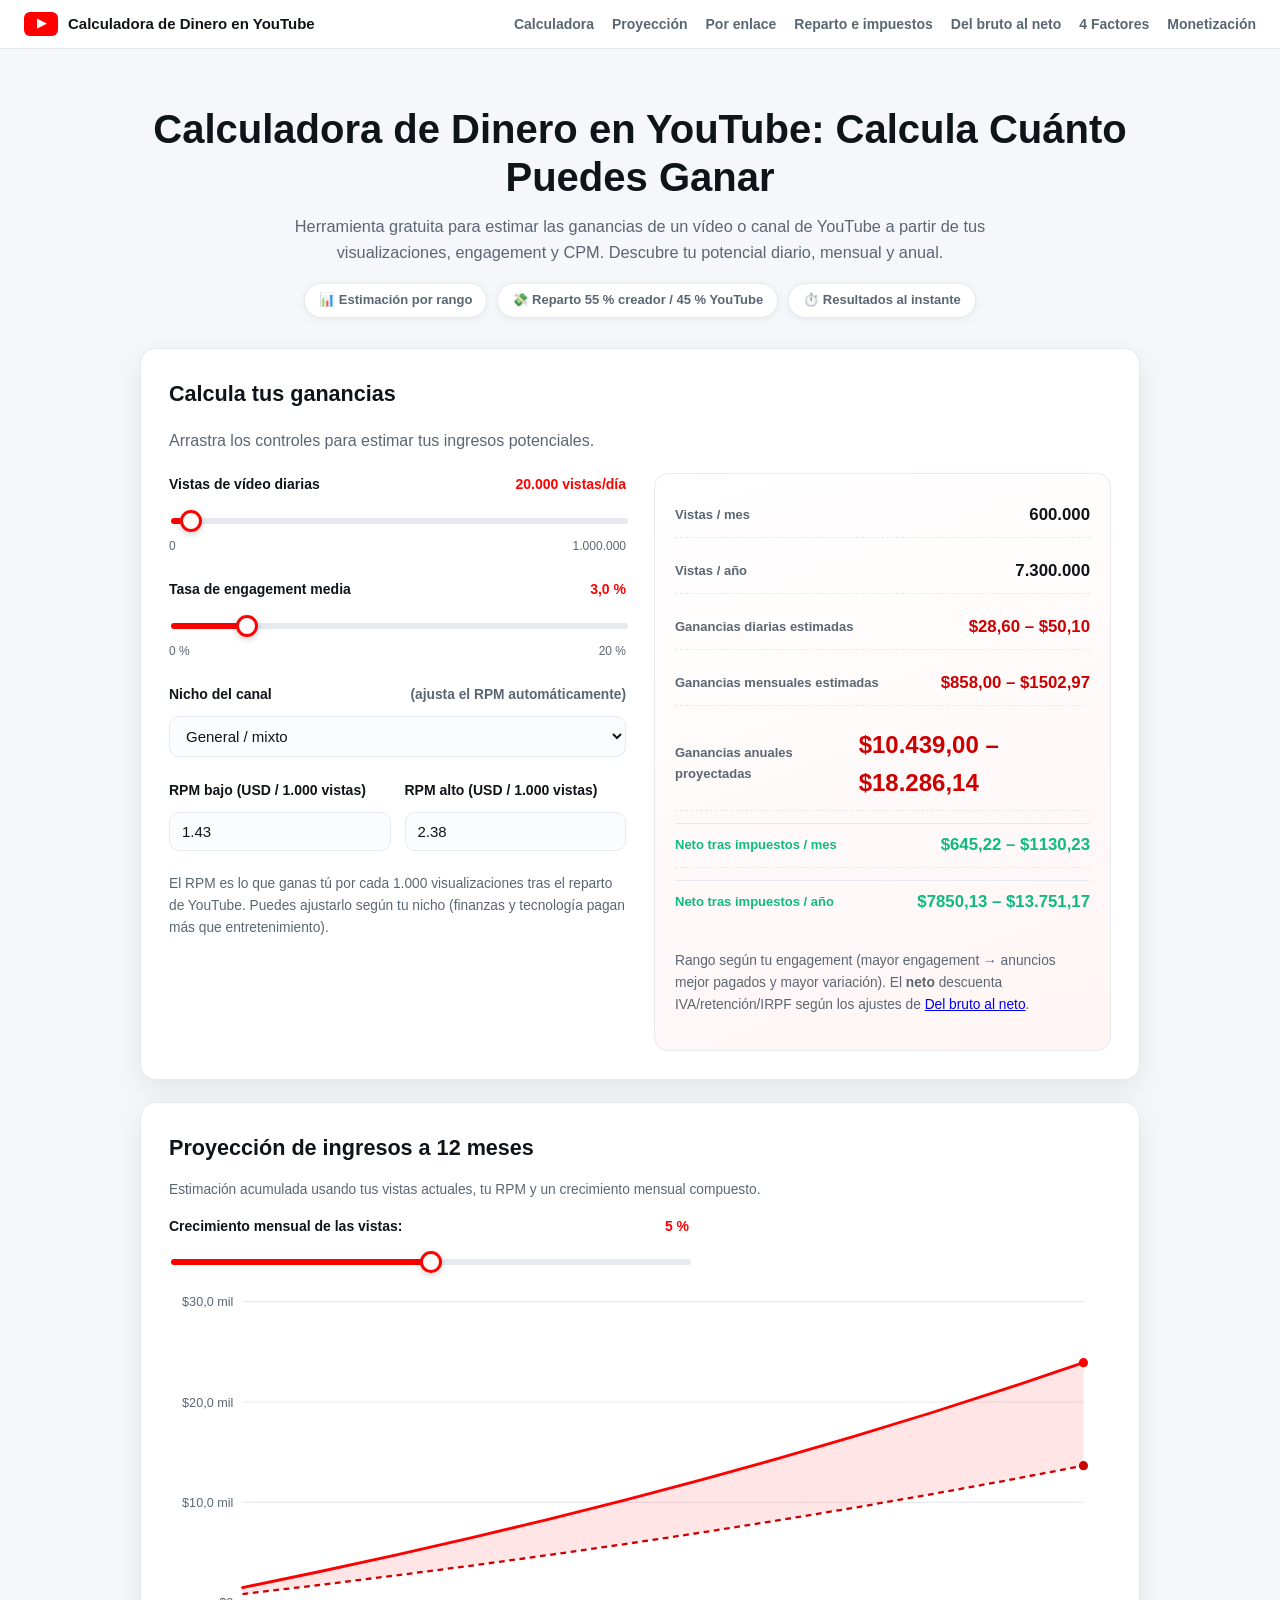
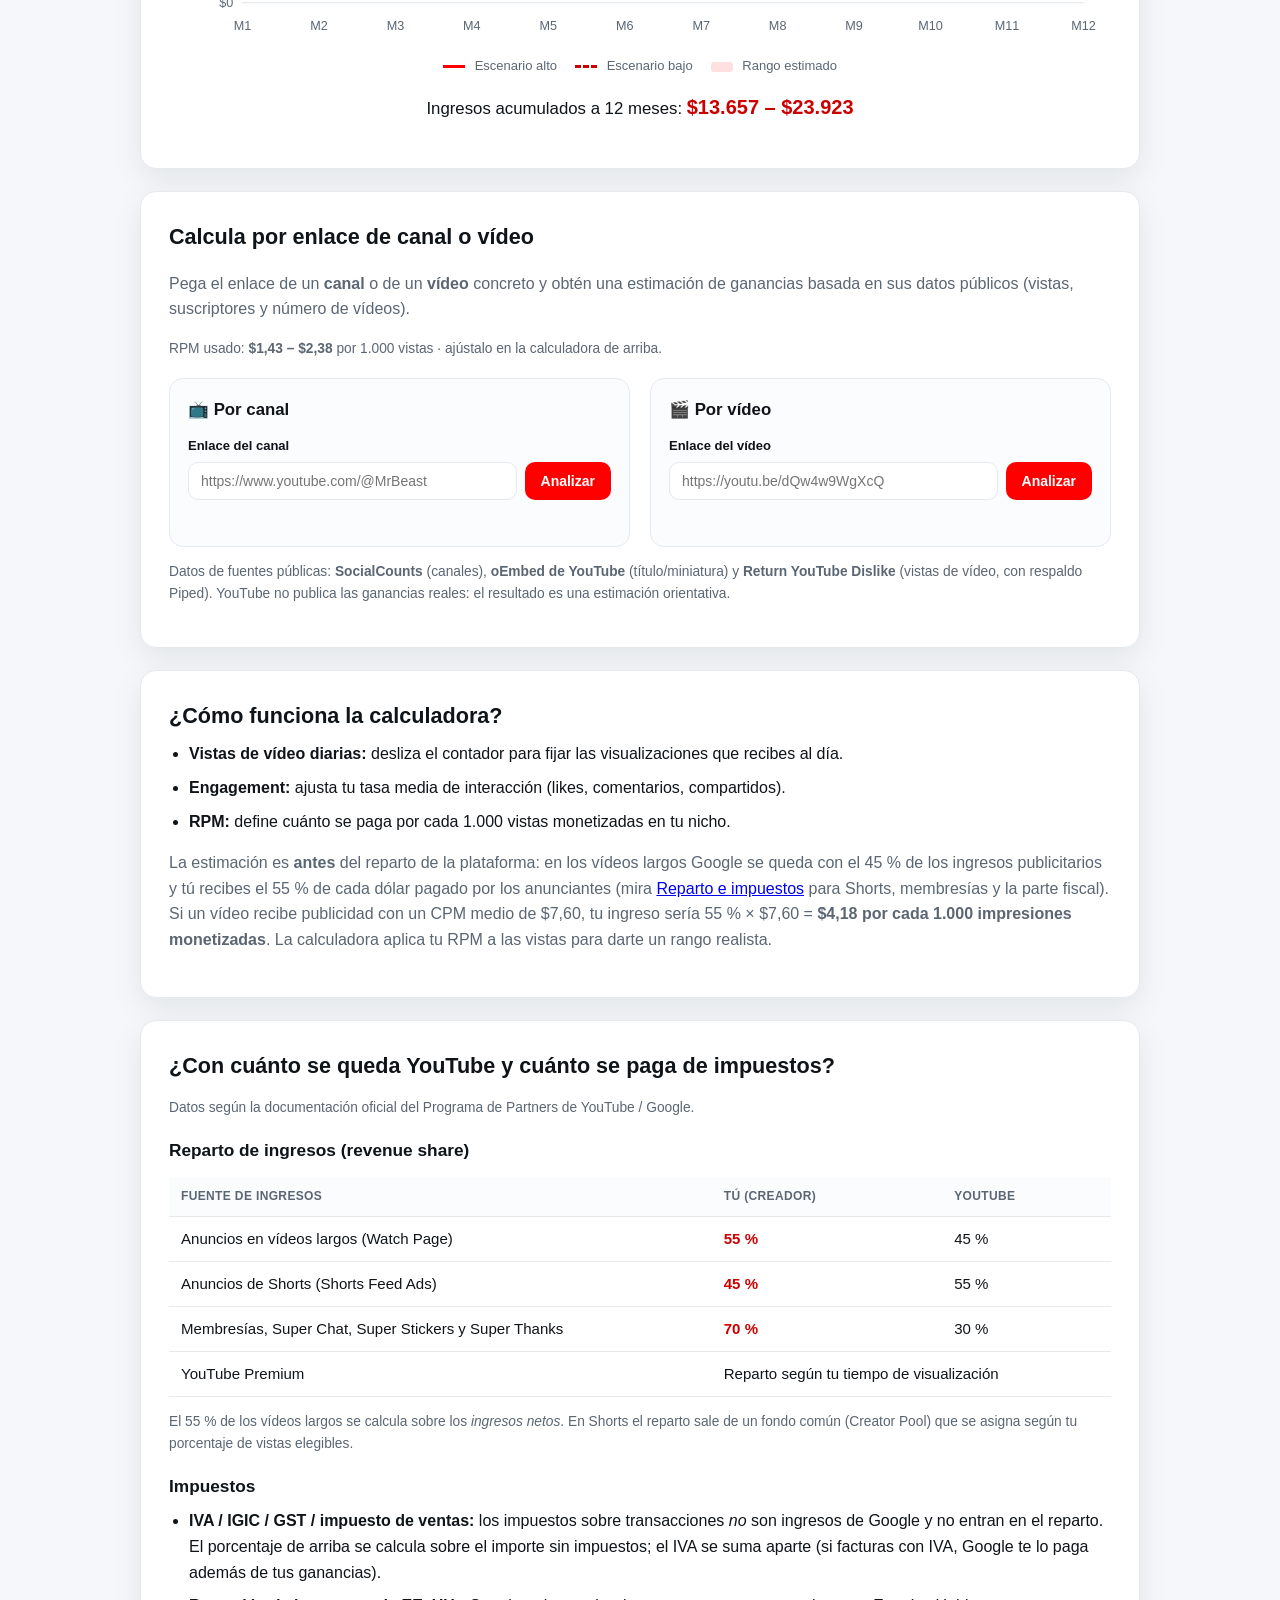
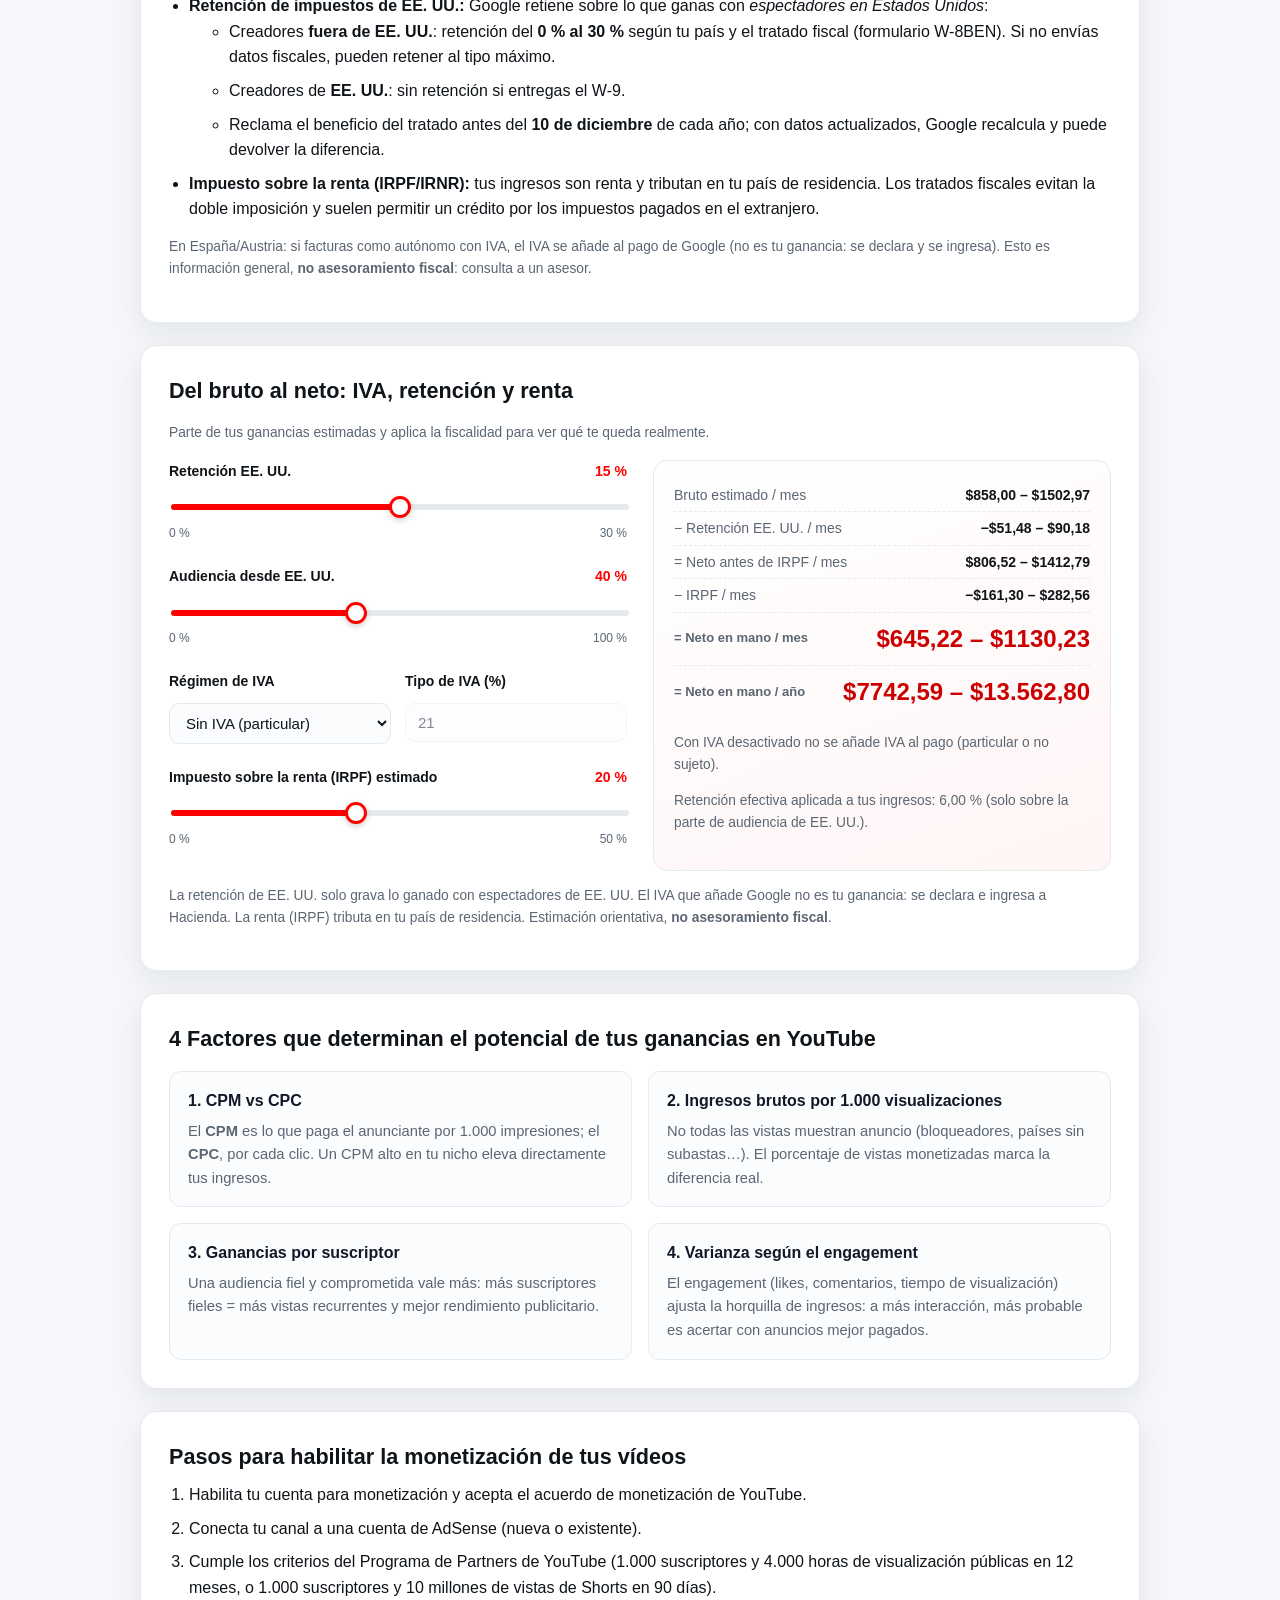
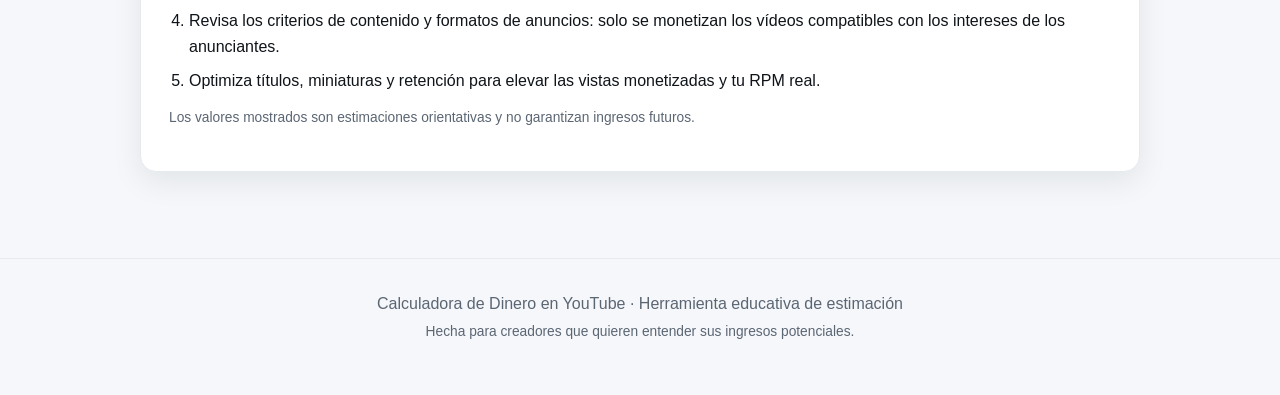
==== commit da13bf00: "Muestra el neto tras impuestos en los resultados y en el análisis por enlace" ====
--- a/index.html
+++ b/index.html
@@ -121,8 +121,17 @@
             <span class="stat-label">Ganancias anuales proyectadas</span>
             <span class="stat-value" id="earnYear">$10.439 – $17.374</span>
           </div>
+          <div class="stat net">
+            <span class="stat-label">Neto tras impuestos / mes</span>
+            <span class="stat-value" id="netMonth">—</span>
+          </div>
+          <div class="stat net">
+            <span class="stat-label">Neto tras impuestos / año</span>
+            <span class="stat-value" id="netYear">—</span>
+          </div>
           <p class="muted small">
-            Rango según tu engagement (mayor engagement → anuncios mejor pagados y mayor variación).
+            Rango según tu engagement (mayor engagement → anuncios mejor pagados y mayor variación). El
+            <strong>neto</strong> descuenta IVA/retención/IRPF según los ajustes de <a href="#neto">Del bruto al neto</a>.
           </p>
         </div>
       </div>
@@ -354,6 +363,7 @@
     <p class="muted small">Hecha para creadores que quieren entender sus ingresos potenciales.</p>
   </footer>
 
+  <script src="tax-core.js"></script>
   <script src="script.js"></script>
   <script src="chart.js"></script>
   <script src="tax.js"></script>
--- a/styles.css
+++ b/styles.css
@@ -135,6 +135,9 @@
 .stat-label { font-size: 13px; color: var(--muted); font-weight: 600; }
 .stat-value { font-size: 1.05rem; font-weight: 700; }
 .stat.highlight .stat-value { color: var(--red-dark); }
+.stat.net { border-top: 1px solid var(--line); }
+.stat.net .stat-label { color: var(--ok); }
+.stat.net .stat-value { color: var(--ok); }
 .stat.big .stat-value { font-size: 1.5rem; }
 
 /* Lists */
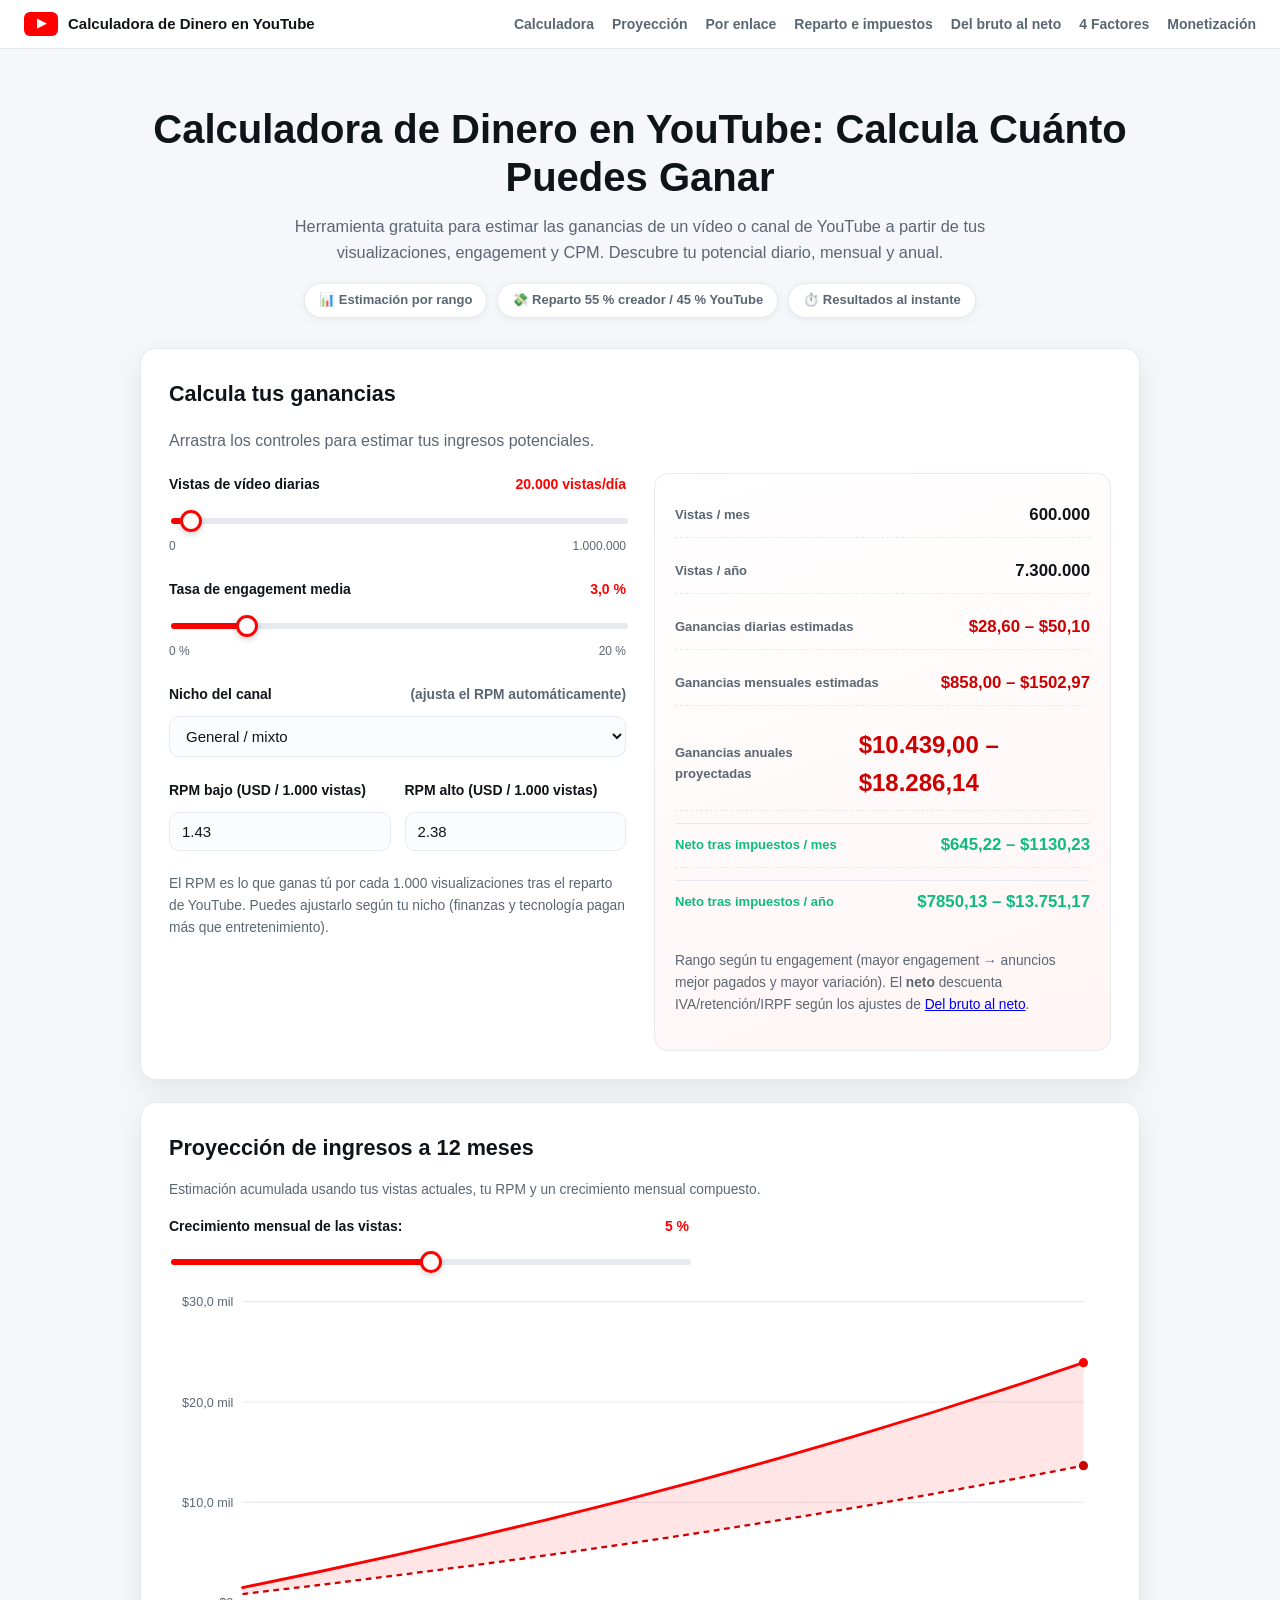
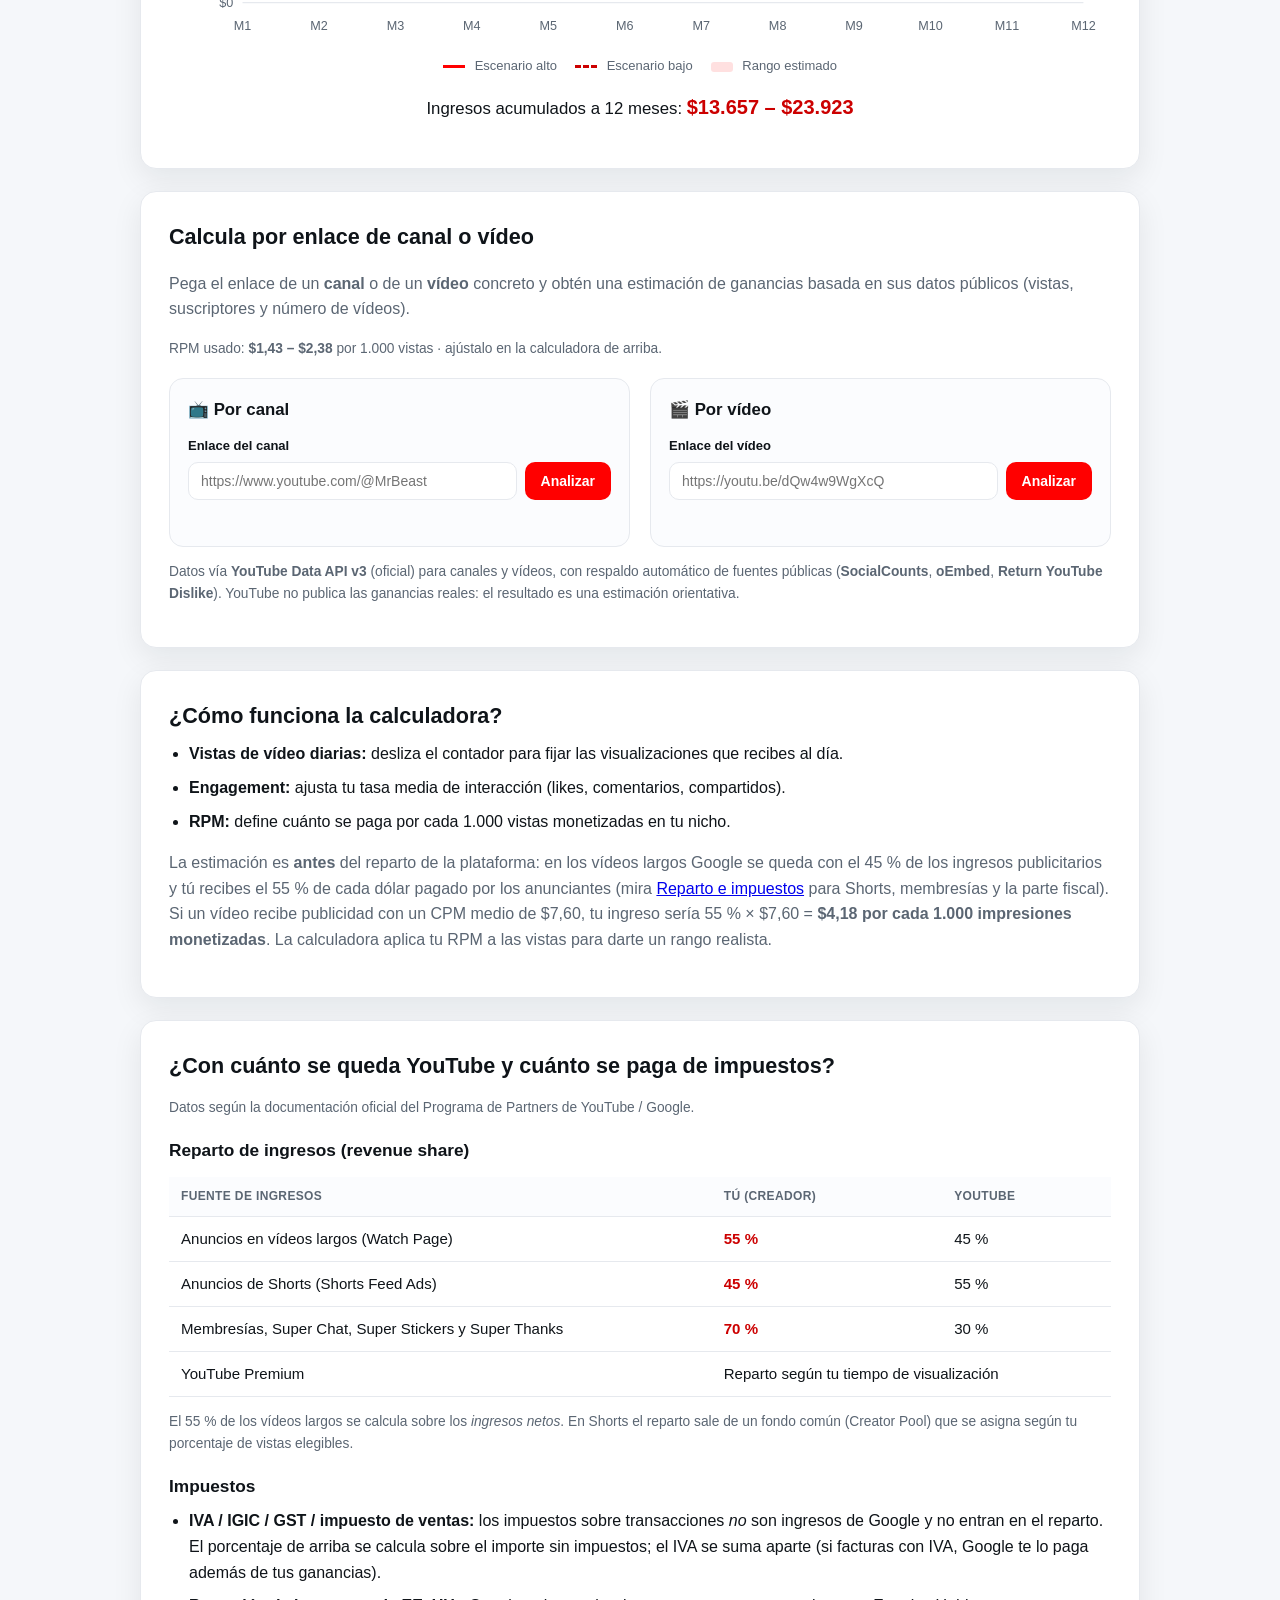
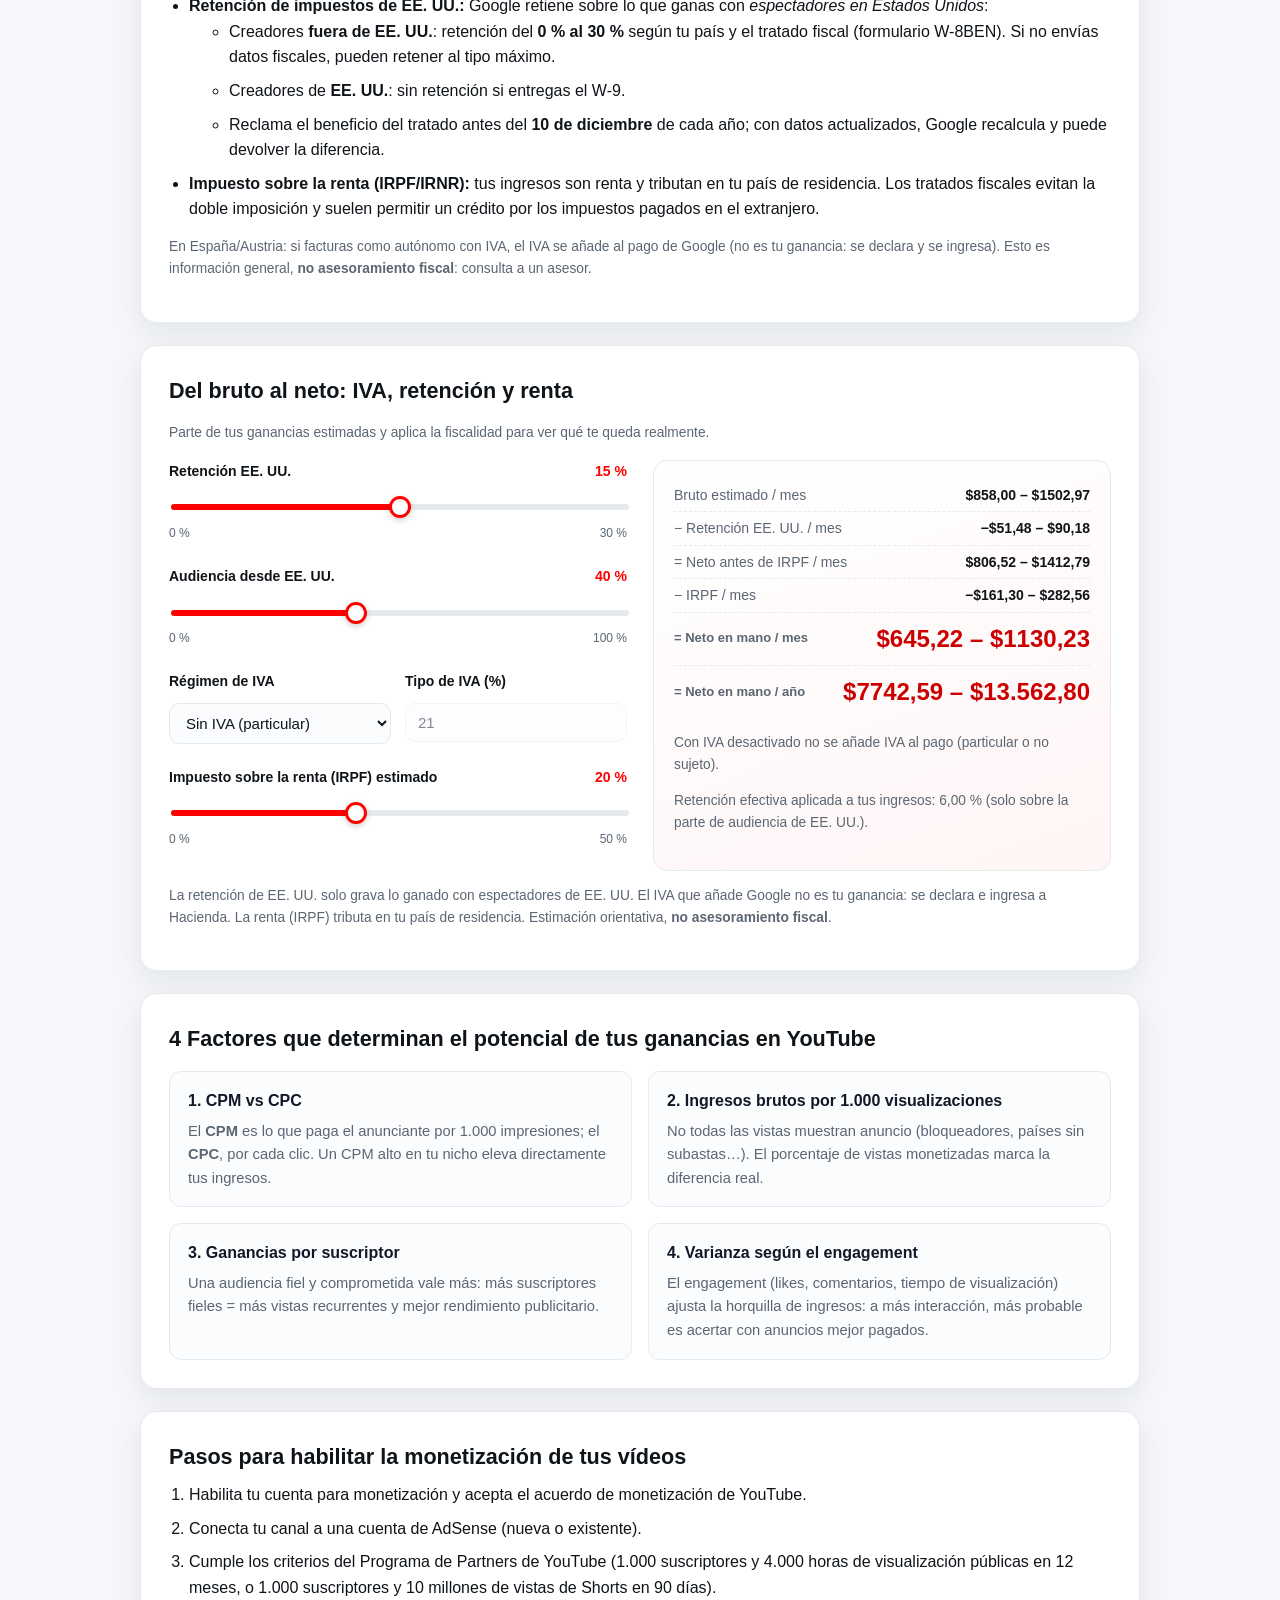
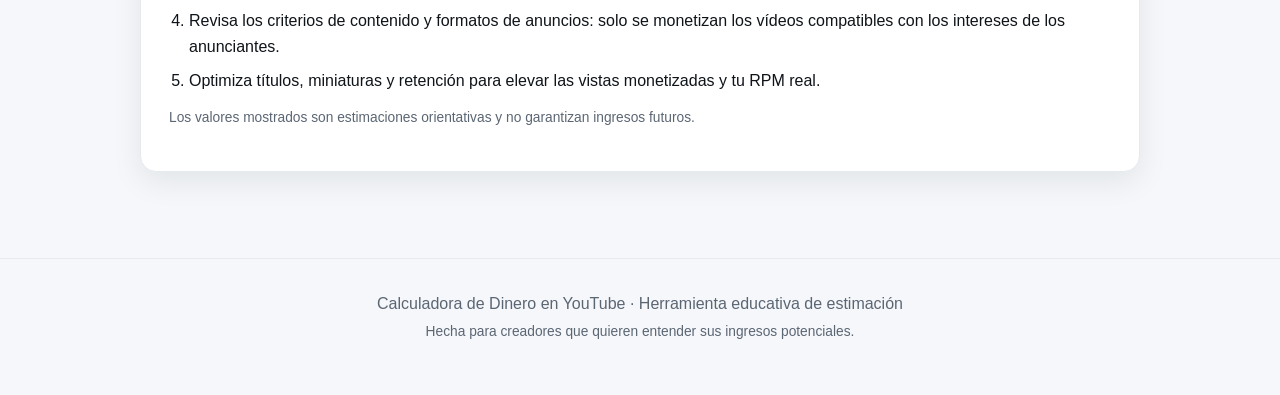
==== commit becfd6f3: "Integra YouTube Data API v3 (oficial) como fuente primaria del análisis por enlace" ====
--- a/index.html
+++ b/index.html
@@ -195,8 +195,8 @@
       </div>
 
       <p class="muted small">
-        Datos de fuentes públicas: <strong>SocialCounts</strong> (canales), <strong>oEmbed de YouTube</strong>
-        (título/miniatura) y <strong>Return YouTube Dislike</strong> (vistas de vídeo, con respaldo Piped).
+        Datos vía <strong>YouTube Data API v3</strong> (oficial) para canales y vídeos, con respaldo automático de
+        fuentes públicas (<strong>SocialCounts</strong>, <strong>oEmbed</strong>, <strong>Return YouTube Dislike</strong>).
         YouTube no publica las ganancias reales: el resultado es una estimación orientativa.
       </p>
     </section>
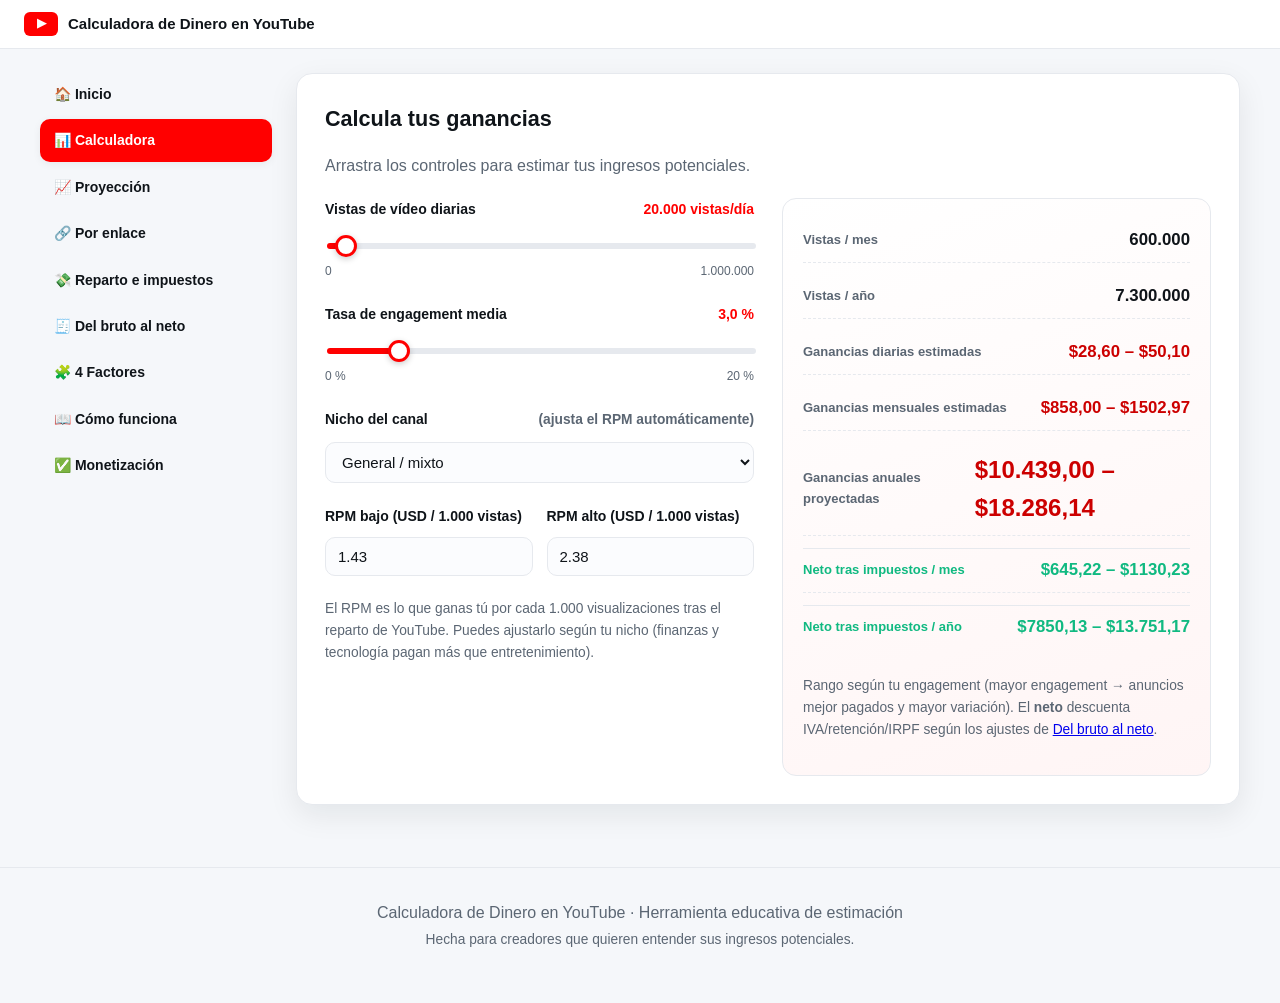
==== commit 4d4e26aa: "Menú lateral con navegación por secciones (sin scroll)" ====
--- a/index.html
+++ b/index.html
@@ -10,353 +10,372 @@
 </head>
 <body>
   <header class="site-header">
-    <a class="brand" href="#top">
+    <a class="brand" href="#inicio" data-target="inicio">
       <span class="brand-mark">▶</span>
       <span class="brand-name">Calculadora de Dinero en YouTube</span>
     </a>
-    <nav class="site-nav">
-      <a href="#calculadora">Calculadora</a>
-      <a href="#proyeccion">Proyección</a>
-      <a href="#por-enlace">Por enlace</a>
-      <a href="#impuestos">Reparto e impuestos</a>
-      <a href="#neto">Del bruto al neto</a>
-      <a href="#factores">4 Factores</a>
-      <a href="#monetizacion">Monetización</a>
-    </nav>
   </header>
 
-  <main id="top">
-    <section class="hero">
-      <h1>Calculadora de Dinero en YouTube: Calcula Cuánto Puedes Ganar</h1>
-      <p class="hero-sub">
-        Herramienta gratuita para estimar las ganancias de un vídeo o canal de YouTube a partir de
-        tus visualizaciones, engagement y CPM. Descubre tu potencial diario, mensual y anual.
-      </p>
-      <div class="hero-badges">
-        <span>📊 Estimación por rango</span>
-        <span>💸 Reparto 55 % creador / 45 % YouTube</span>
-        <span>⏱️ Resultados al instante</span>
-      </div>
-    </section>
-
-    <section id="calculadora" class="card calculator">
-      <h2>Calcula tus ganancias</h2>
-      <p class="muted">Arrastra los controles para estimar tus ingresos potenciales.</p>
-
-      <div class="calc-grid">
-        <div class="controls">
-          <div class="field">
-            <label for="viewsRange">
-              Vistas de vídeo diarias
-              <output id="viewsOut" class="out">20.000 vistas/día</output>
-            </label>
-            <input id="viewsRange" type="range" min="0" max="1000000" step="1000" value="20000" />
-            <div class="range-hint"><span>0</span><span>1.000.000</span></div>
-          </div>
-
-          <div class="field">
-            <label for="engagement">
-              Tasa de engagement media
-              <output id="engOut" class="out">3,0 %</output>
-            </label>
-            <input id="engagement" type="range" min="0" max="20" step="0.1" value="3" />
-            <div class="range-hint"><span>0 %</span><span>20 %</span></div>
-          </div>
-
-          <div class="field">
-            <label for="niche">Nicho del canal <span class="muted small">(ajusta el RPM automáticamente)</span></label>
-            <select id="niche">
-              <option data-low="1.43" data-high="2.38" selected>General / mixto</option>
-              <option data-low="5.00" data-high="12.00">Finanzas e inversión</option>
-              <option data-low="4.00" data-high="10.00">Marketing y negocios</option>
-              <option data-low="3.00" data-high="8.00">Tecnología y software</option>
-              <option data-low="3.00" data-high="8.00">Inmobiliaria</option>
-              <option data-low="2.00" data-high="5.00">Salud y fitness</option>
-              <option data-low="2.00" data-high="4.50">Educación</option>
-              <option data-low="1.50" data-high="4.00">Belleza y moda</option>
-              <option data-low="1.50" data-high="4.00">Automoción</option>
-              <option data-low="1.20" data-high="3.50">Viajes</option>
-              <option data-low="1.00" data-high="3.00">Cocina y gastronomía</option>
-              <option data-low="1.00" data-high="3.00">Deportes</option>
-              <option data-low="0.80" data-high="2.50">Gaming</option>
-              <option data-low="0.50" data-high="2.00">Entretenimiento / vlogs</option>
-              <option data-low="0.30" data-high="1.20">Música / infantil</option>
-            </select>
-          </div>
-
-          <div class="field two">
-            <div>
-              <label for="rpmLow">RPM bajo (USD / 1.000 vistas)</label>
-              <input id="rpmLow" type="number" min="0" step="0.01" value="1.43" />
-            </div>
-            <div>
-              <label for="rpmHigh">RPM alto (USD / 1.000 vistas)</label>
-              <input id="rpmHigh" type="number" min="0" step="0.01" value="2.38" />
-            </div>
-          </div>
-          <p class="muted small">
-            El RPM es lo que ganas tú por cada 1.000 visualizaciones tras el reparto de YouTube.
-            Puedes ajustarlo según tu nicho (finanzas y tecnología pagan más que entretenimiento).
-          </p>
-        </div>
-
-        <div class="results">
-          <div class="stat">
-            <span class="stat-label">Vistas / mes</span>
-            <span class="stat-value" id="viewsMonth">600.000</span>
-          </div>
-          <div class="stat">
-            <span class="stat-label">Vistas / año</span>
-            <span class="stat-value" id="viewsYear">7.300.000</span>
-          </div>
-          <div class="stat highlight">
-            <span class="stat-label">Ganancias diarias estimadas</span>
-            <span class="stat-value" id="earnDay">$28,60 – $47,60</span>
-          </div>
-          <div class="stat highlight">
-            <span class="stat-label">Ganancias mensuales estimadas</span>
-            <span class="stat-value" id="earnMonth">$858 – $1.428</span>
-          </div>
-          <div class="stat highlight big">
-            <span class="stat-label">Ganancias anuales proyectadas</span>
-            <span class="stat-value" id="earnYear">$10.439 – $17.374</span>
-          </div>
-          <div class="stat net">
-            <span class="stat-label">Neto tras impuestos / mes</span>
-            <span class="stat-value" id="netMonth">—</span>
-          </div>
-          <div class="stat net">
-            <span class="stat-label">Neto tras impuestos / año</span>
-            <span class="stat-value" id="netYear">—</span>
-          </div>
-          <p class="muted small">
-            Rango según tu engagement (mayor engagement → anuncios mejor pagados y mayor variación). El
-            <strong>neto</strong> descuenta IVA/retención/IRPF según los ajustes de <a href="#neto">Del bruto al neto</a>.
-          </p>
-        </div>
-      </div>
-    </section>
-
-    <section id="proyeccion" class="card">
-      <h2>Proyección de ingresos a 12 meses</h2>
-      <p class="muted small">
-        Estimación acumulada usando tus vistas actuales, tu RPM y un crecimiento mensual compuesto.
-      </p>
-      <div class="proj-controls">
-        <label for="growth">Crecimiento mensual de las vistas: <output id="growthOut" class="out">5 %</output></label>
-        <input id="growth" type="range" min="-20" max="30" step="1" value="5" />
-      </div>
-      <div class="chart-wrap">
-        <svg id="projChart" viewBox="0 0 820 320" role="img"
-             aria-label="Proyección de ingresos acumulados a 12 meses" preserveAspectRatio="xMidYMid meet"></svg>
-      </div>
-      <div class="chart-legend">
-        <span><i class="sw-line"></i> Escenario alto</span>
-        <span><i class="sw-dash"></i> Escenario bajo</span>
-        <span><i class="sw-band"></i> Rango estimado</span>
-      </div>
-      <p class="proj-total">Ingresos acumulados a 12 meses: <strong id="projTotal">—</strong></p>
-    </section>
-
-    <section id="por-enlace" class="card by-url">
-      <h2>Calcula por enlace de canal o vídeo</h2>
-      <p class="muted">
-        Pega el enlace de un <strong>canal</strong> o de un <strong>vídeo</strong> concreto y obtén una
-        estimación de ganancias basada en sus datos públicos (vistas, suscriptores y número de vídeos).
-      </p>
-      <p class="muted small">
-        RPM usado: <strong id="rpmUsed">$1,43 – $2,38</strong> por 1.000 vistas · ajústalo en la calculadora de arriba.
-      </p>
-
-      <div class="url-grid">
-        <div class="url-box">
-          <h3>📺 Por canal</h3>
-          <label for="channelUrl">Enlace del canal</label>
-          <div class="input-row">
-            <input id="channelUrl" type="text" inputmode="url" autocomplete="off"
-                   placeholder="https://www.youtube.com/@MrBeast" />
-            <button id="channelBtn" class="btn" type="button">Analizar</button>
-          </div>
-          <p class="msg" id="channelMsg" role="status"></p>
-          <div class="url-result hidden" id="channelResult"></div>
-        </div>
-
-        <div class="url-box">
-          <h3>🎬 Por vídeo</h3>
-          <label for="videoUrl">Enlace del vídeo</label>
-          <div class="input-row">
-            <input id="videoUrl" type="text" inputmode="url" autocomplete="off"
-                   placeholder="https://youtu.be/dQw4w9WgXcQ" />
-            <button id="videoBtn" class="btn" type="button">Analizar</button>
-          </div>
-          <p class="msg" id="videoMsg" role="status"></p>
-          <div class="url-result hidden" id="videoResult"></div>
-        </div>
-      </div>
-
-      <p class="muted small">
-        Datos vía <strong>YouTube Data API v3</strong> (oficial) para canales y vídeos, con respaldo automático de
-        fuentes públicas (<strong>SocialCounts</strong>, <strong>oEmbed</strong>, <strong>Return YouTube Dislike</strong>).
-        YouTube no publica las ganancias reales: el resultado es una estimación orientativa.
-      </p>
-    </section>
-
-    <section class="card">
-      <h2>¿Cómo funciona la calculadora?</h2>
-      <ul class="steps">
-        <li><strong>Vistas de vídeo diarias:</strong> desliza el contador para fijar las visualizaciones que recibes al día.</li>
-        <li><strong>Engagement:</strong> ajusta tu tasa media de interacción (likes, comentarios, compartidos).</li>
-        <li><strong>RPM:</strong> define cuánto se paga por cada 1.000 vistas monetizadas en tu nicho.</li>
-      </ul>
-      <p class="muted">
-        La estimación es <strong>antes</strong> del reparto de la plataforma: en los vídeos largos Google se queda
-        con el 45 % de los ingresos publicitarios y tú recibes el 55 % de cada dólar pagado por los anunciantes
-        (mira <a href="#impuestos">Reparto e impuestos</a> para Shorts, membresías y la parte fiscal). Si un
-        vídeo recibe publicidad con un CPM medio de $7,60, tu ingreso sería 55 % × $7,60 = <strong>$4,18 por cada
-        1.000 impresiones monetizadas</strong>. La calculadora aplica tu RPM a las vistas para darte un rango
-        realista.
-      </p>
-    </section>
-
-    <section id="impuestos" class="card">
-      <h2>¿Con cuánto se queda YouTube y cuánto se paga de impuestos?</h2>
-      <p class="muted small">Datos según la documentación oficial del Programa de Partners de YouTube / Google.</p>
-
-      <h3>Reparto de ingresos (revenue share)</h3>
-      <div class="table-wrap">
-        <table class="rate-table">
-          <thead>
-            <tr><th>Fuente de ingresos</th><th>Tú (creador)</th><th>YouTube</th></tr>
-          </thead>
-          <tbody>
-            <tr><td>Anuncios en vídeos largos (Watch Page)</td><td class="ok">55 %</td><td>45 %</td></tr>
-            <tr><td>Anuncios de Shorts (Shorts Feed Ads)</td><td class="ok">45 %</td><td>55 %</td></tr>
-            <tr><td>Membresías, Super Chat, Super Stickers y Super Thanks</td><td class="ok">70 %</td><td>30 %</td></tr>
-            <tr><td>YouTube Premium</td><td colspan="2">Reparto según tu tiempo de visualización</td></tr>
-          </tbody>
-        </table>
-      </div>
-      <p class="muted small">
-        El 55 % de los vídeos largos se calcula sobre los <em>ingresos netos</em>. En Shorts el reparto sale de un
-        fondo común (Creator Pool) que se asigna según tu porcentaje de vistas elegibles.
-      </p>
-
-      <h3>Impuestos</h3>
-      <ul class="steps">
-        <li>
-          <strong>IVA / IGIC / GST / impuesto de ventas:</strong> los impuestos sobre transacciones <em>no</em> son
-          ingresos de Google y no entran en el reparto. El porcentaje de arriba se calcula sobre el importe sin
-          impuestos; el IVA se suma aparte (si facturas con IVA, Google te lo paga además de tus ganancias).
-        </li>
-        <li>
-          <strong>Retención de impuestos de EE. UU.:</strong> Google retiene sobre lo que ganas con
-          <em>espectadores en Estados Unidos</em>:
-          <ul>
-            <li>Creadores <strong>fuera de EE. UU.</strong>: retención del <strong>0 % al 30 %</strong> según tu país y
-              el tratado fiscal (formulario W-8BEN). Si no envías datos fiscales, pueden retener al tipo máximo.</li>
-            <li>Creadores de <strong>EE. UU.</strong>: sin retención si entregas el W-9.</li>
-            <li>Reclama el beneficio del tratado antes del <strong>10 de diciembre</strong> de cada año; con datos
-              actualizados, Google recalcula y puede devolver la diferencia.</li>
-          </ul>
-        </li>
-        <li>
-          <strong>Impuesto sobre la renta (IRPF/IRNR):</strong> tus ingresos son renta y tributan en tu país de
-          residencia. Los tratados fiscales evitan la doble imposición y suelen permitir un crédito por los
-          impuestos pagados en el extranjero.
-        </li>
-      </ul>
-      <p class="muted small">
-        En España/Austria: si facturas como autónomo con IVA, el IVA se añade al pago de Google (no es tu ganancia:
-        se declara y se ingresa). Esto es información general, <strong>no asesoramiento fiscal</strong>: consulta a
-        un asesor.
-      </p>
-    </section>
-
-    <section id="neto" class="card">
-      <h2>Del bruto al neto: IVA, retención y renta</h2>
-      <p class="muted small">Parte de tus ganancias estimadas y aplica la fiscalidad para ver qué te queda realmente.</p>
-      <div class="tax-grid">
-        <div class="tax-controls">
-          <div class="field">
-            <label for="usRate">Retención EE. UU.<output id="usRateOut" class="out">15 %</output></label>
-            <input id="usRate" type="range" min="0" max="30" step="1" value="15" />
-            <div class="range-hint"><span>0 %</span><span>30 %</span></div>
-          </div>
-          <div class="field">
-            <label for="usShare">Audiencia desde EE. UU.<output id="usShareOut" class="out">40 %</output></label>
-            <input id="usShare" type="range" min="0" max="100" step="1" value="40" />
-            <div class="range-hint"><span>0 %</span><span>100 %</span></div>
-          </div>
-          <div class="field two">
-            <div>
-              <label for="vatMode">Régimen de IVA</label>
-              <select id="vatMode">
-                <option value="off" selected>Sin IVA (particular)</option>
-                <option value="on">Con IVA (autónomo/empresa)</option>
+  <div class="layout">
+    <aside class="sidebar">
+      <nav>
+        <a href="#inicio" data-target="inicio">🏠 Inicio</a>
+        <a href="#calculadora" data-target="calculadora" class="active">📊 Calculadora</a>
+        <a href="#proyeccion" data-target="proyeccion">📈 Proyección</a>
+        <a href="#por-enlace" data-target="por-enlace">🔗 Por enlace</a>
+        <a href="#impuestos" data-target="impuestos">💸 Reparto e impuestos</a>
+        <a href="#neto" data-target="neto">🧾 Del bruto al neto</a>
+        <a href="#factores" data-target="factores">🧩 4 Factores</a>
+        <a href="#como-funciona" data-target="como-funciona">📖 Cómo funciona</a>
+        <a href="#monetizacion" data-target="monetizacion">✅ Monetización</a>
+      </nav>
+    </aside>
+
+    <main class="content" id="top">
+
+      <!-- INICIO -->
+      <section id="inicio" class="panel hero">
+        <h1>Calculadora de Dinero en YouTube: Calcula Cuánto Puedes Ganar</h1>
+        <p class="hero-sub">
+          Herramienta gratuita para estimar las ganancias de un vídeo o canal de YouTube a partir de
+          tus visualizaciones, engagement y CPM. Descubre tu potencial diario, mensual y anual.
+        </p>
+        <div class="hero-badges">
+          <span>📊 Estimación por rango</span>
+          <span>💸 Reparto 55 % creador / 45 % YouTube</span>
+          <span>🔗 Datos oficiales de la API de YouTube</span>
+          <span>⏱️ Resultados al instante</span>
+        </div>
+        <p class="muted small">Usa el menú lateral para cambiar de sección sin desplazarte.</p>
+      </section>
+
+      <!-- CALCULADORA -->
+      <section id="calculadora" class="panel card calculator active">
+        <h2>Calcula tus ganancias</h2>
+        <p class="muted">Arrastra los controles para estimar tus ingresos potenciales.</p>
+
+        <div class="calc-grid">
+          <div class="controls">
+            <div class="field">
+              <label for="viewsRange">
+                Vistas de vídeo diarias
+                <output id="viewsOut" class="out">20.000 vistas/día</output>
+              </label>
+              <input id="viewsRange" type="range" min="0" max="1000000" step="1000" value="20000" />
+              <div class="range-hint"><span>0</span><span>1.000.000</span></div>
+            </div>
+
+            <div class="field">
+              <label for="engagement">
+                Tasa de engagement media
+                <output id="engOut" class="out">3,0 %</output>
+              </label>
+              <input id="engagement" type="range" min="0" max="20" step="0.1" value="3" />
+              <div class="range-hint"><span>0 %</span><span>20 %</span></div>
+            </div>
+
+            <div class="field">
+              <label for="niche">Nicho del canal <span class="muted small">(ajusta el RPM automáticamente)</span></label>
+              <select id="niche">
+                <option data-low="1.43" data-high="2.38" selected>General / mixto</option>
+                <option data-low="5.00" data-high="12.00">Finanzas e inversión</option>
+                <option data-low="4.00" data-high="10.00">Marketing y negocios</option>
+                <option data-low="3.00" data-high="8.00">Tecnología y software</option>
+                <option data-low="3.00" data-high="8.00">Inmobiliaria</option>
+                <option data-low="2.00" data-high="5.00">Salud y fitness</option>
+                <option data-low="2.00" data-high="4.50">Educación</option>
+                <option data-low="1.50" data-high="4.00">Belleza y moda</option>
+                <option data-low="1.50" data-high="4.00">Automoción</option>
+                <option data-low="1.20" data-high="3.50">Viajes</option>
+                <option data-low="1.00" data-high="3.00">Cocina y gastronomía</option>
+                <option data-low="1.00" data-high="3.00">Deportes</option>
+                <option data-low="0.80" data-high="2.50">Gaming</option>
+                <option data-low="0.50" data-high="2.00">Entretenimiento / vlogs</option>
+                <option data-low="0.30" data-high="1.20">Música / infantil</option>
               </select>
             </div>
-            <div>
-              <label for="vatRate">Tipo de IVA (%)</label>
-              <input id="vatRate" type="number" min="0" max="27" step="0.5" value="21" disabled />
-            </div>
-          </div>
-          <div class="field">
-            <label for="irpf">Impuesto sobre la renta (IRPF) estimado<output id="irpfOut" class="out">20 %</output></label>
-            <input id="irpf" type="range" min="0" max="50" step="1" value="20" />
-            <div class="range-hint"><span>0 %</span><span>50 %</span></div>
-          </div>
-        </div>
-        <div class="tax-results" id="taxResults"></div>
-      </div>
-      <p class="muted small">
-        La retención de EE. UU. solo grava lo ganado con espectadores de EE. UU. El IVA que añade Google no es tu
-        ganancia: se declara e ingresa a Hacienda. La renta (IRPF) tributa en tu país de residencia. Estimación
-        orientativa, <strong>no asesoramiento fiscal</strong>.
-      </p>
-    </section>
-
-    <section id="factores" class="card">
-      <h2>4 Factores que determinan el potencial de tus ganancias en YouTube</h2>
-      <div class="factors">
-        <article class="factor">
-          <h3>1. CPM vs CPC</h3>
-          <p>El <strong>CPM</strong> es lo que paga el anunciante por 1.000 impresiones; el <strong>CPC</strong>,
-          por cada clic. Un CPM alto en tu nicho eleva directamente tus ingresos.</p>
-        </article>
-        <article class="factor">
-          <h3>2. Ingresos brutos por 1.000 visualizaciones</h3>
-          <p>No todas las vistas muestran anuncio (bloqueadores, países sin subastas…). El porcentaje de vistas
-          monetizadas marca la diferencia real.</p>
-        </article>
-        <article class="factor">
-          <h3>3. Ganancias por suscriptor</h3>
-          <p>Una audiencia fiel y comprometida vale más: más suscriptores fieles = más vistas recurrentes y mejor
-          rendimiento publicitario.</p>
-        </article>
-        <article class="factor">
-          <h3>4. Varianza según el engagement</h3>
-          <p>El engagement (likes, comentarios, tiempo de visualización) ajusta la horquilla de ingresos: a más
-          interacción, más probable es acertar con anuncios mejor pagados.</p>
-        </article>
-      </div>
-    </section>
-
-    <section id="monetizacion" class="card">
-      <h2>Pasos para habilitar la monetización de tus vídeos</h2>
-      <ol class="steps">
-        <li>Habilita tu cuenta para monetización y acepta el acuerdo de monetización de YouTube.</li>
-        <li>Conecta tu canal a una cuenta de AdSense (nueva o existente).</li>
-        <li>Cumple los criterios del Programa de Partners de YouTube (1.000 suscriptores y 4.000 horas de
-        visualización públicas en 12 meses, o 1.000 suscriptores y 10 millones de vistas de Shorts en 90 días).</li>
-        <li>Revisa los criterios de contenido y formatos de anuncios: solo se monetizan los vídeos compatibles con
-        los intereses de los anunciantes.</li>
-        <li>Optimiza títulos, miniaturas y retención para elevar las vistas monetizadas y tu RPM real.</li>
-      </ol>
-      <p class="muted small">
-        Los valores mostrados son estimaciones orientativas y no garantizan ingresos futuros.
-      </p>
-    </section>
-  </main>
+
+            <div class="field two">
+              <div>
+                <label for="rpmLow">RPM bajo (USD / 1.000 vistas)</label>
+                <input id="rpmLow" type="number" min="0" step="0.01" value="1.43" />
+              </div>
+              <div>
+                <label for="rpmHigh">RPM alto (USD / 1.000 vistas)</label>
+                <input id="rpmHigh" type="number" min="0" step="0.01" value="2.38" />
+              </div>
+            </div>
+            <p class="muted small">
+              El RPM es lo que ganas tú por cada 1.000 visualizaciones tras el reparto de YouTube.
+              Puedes ajustarlo según tu nicho (finanzas y tecnología pagan más que entretenimiento).
+            </p>
+          </div>
+
+          <div class="results">
+            <div class="stat">
+              <span class="stat-label">Vistas / mes</span>
+              <span class="stat-value" id="viewsMonth">600.000</span>
+            </div>
+            <div class="stat">
+              <span class="stat-label">Vistas / año</span>
+              <span class="stat-value" id="viewsYear">7.300.000</span>
+            </div>
+            <div class="stat highlight">
+              <span class="stat-label">Ganancias diarias estimadas</span>
+              <span class="stat-value" id="earnDay">$28,60 – $47,60</span>
+            </div>
+            <div class="stat highlight">
+              <span class="stat-label">Ganancias mensuales estimadas</span>
+              <span class="stat-value" id="earnMonth">$858 – $1.428</span>
+            </div>
+            <div class="stat highlight big">
+              <span class="stat-label">Ganancias anuales proyectadas</span>
+              <span class="stat-value" id="earnYear">$10.439 – $17.374</span>
+            </div>
+            <div class="stat net">
+              <span class="stat-label">Neto tras impuestos / mes</span>
+              <span class="stat-value" id="netMonth">—</span>
+            </div>
+            <div class="stat net">
+              <span class="stat-label">Neto tras impuestos / año</span>
+              <span class="stat-value" id="netYear">—</span>
+            </div>
+            <p class="muted small">
+              Rango según tu engagement (mayor engagement → anuncios mejor pagados y mayor variación). El
+              <strong>neto</strong> descuenta IVA/retención/IRPF según los ajustes de <a href="#neto">Del bruto al neto</a>.
+            </p>
+          </div>
+        </div>
+      </section>
+
+      <!-- PROYECCIÓN -->
+      <section id="proyeccion" class="panel card">
+        <h2>Proyección de ingresos a 12 meses</h2>
+        <p class="muted small">
+          Estimación acumulada usando tus vistas actuales, tu RPM y un crecimiento mensual compuesto.
+        </p>
+        <div class="proj-controls">
+          <label for="growth">Crecimiento mensual de las vistas: <output id="growthOut" class="out">5 %</output></label>
+          <input id="growth" type="range" min="-20" max="30" step="1" value="5" />
+        </div>
+        <div class="chart-wrap">
+          <svg id="projChart" viewBox="0 0 820 320" role="img"
+               aria-label="Proyección de ingresos acumulados a 12 meses" preserveAspectRatio="xMidYMid meet"></svg>
+        </div>
+        <div class="chart-legend">
+          <span><i class="sw-line"></i> Escenario alto</span>
+          <span><i class="sw-dash"></i> Escenario bajo</span>
+          <span><i class="sw-band"></i> Rango estimado</span>
+        </div>
+        <p class="proj-total">Ingresos acumulados a 12 meses: <strong id="projTotal">—</strong></p>
+      </section>
+
+      <!-- POR ENLACE -->
+      <section id="por-enlace" class="panel card by-url">
+        <h2>Calcula por enlace de canal o vídeo</h2>
+        <p class="muted">
+          Pega el enlace de un <strong>canal</strong> o de un <strong>vídeo</strong> concreto y obtén una
+          estimación de ganancias basada en sus datos públicos (vistas, suscriptores y número de vídeos).
+        </p>
+        <p class="muted small">
+          RPM usado: <strong id="rpmUsed">$1,43 – $2,38</strong> por 1.000 vistas · ajústalo en la calculadora.
+        </p>
+
+        <div class="url-grid">
+          <div class="url-box">
+            <h3>📺 Por canal</h3>
+            <label for="channelUrl">Enlace del canal</label>
+            <div class="input-row">
+              <input id="channelUrl" type="text" inputmode="url" autocomplete="off"
+                     placeholder="https://www.youtube.com/@MrBeast" />
+              <button id="channelBtn" class="btn" type="button">Analizar</button>
+            </div>
+            <p class="msg" id="channelMsg" role="status"></p>
+            <div class="url-result hidden" id="channelResult"></div>
+          </div>
+
+          <div class="url-box">
+            <h3>🎬 Por vídeo</h3>
+            <label for="videoUrl">Enlace del vídeo</label>
+            <div class="input-row">
+              <input id="videoUrl" type="text" inputmode="url" autocomplete="off"
+                     placeholder="https://youtu.be/dQw4w9WgXcQ" />
+              <button id="videoBtn" class="btn" type="button">Analizar</button>
+            </div>
+            <p class="msg" id="videoMsg" role="status"></p>
+            <div class="url-result hidden" id="videoResult"></div>
+          </div>
+        </div>
+
+        <p class="muted small">
+          Datos vía <strong>YouTube Data API v3</strong> (oficial) para canales y vídeos, con respaldo automático de
+          fuentes públicas (<strong>SocialCounts</strong>, <strong>oEmbed</strong>, <strong>Return YouTube Dislike</strong>).
+          YouTube no publica las ganancias reales: el resultado es una estimación orientativa.
+        </p>
+      </section>
+
+      <!-- REPARTO E IMPUESTOS -->
+      <section id="impuestos" class="panel card">
+        <h2>¿Con cuánto se queda YouTube y cuánto se paga de impuestos?</h2>
+        <p class="muted small">Datos según la documentación oficial del Programa de Partners de YouTube / Google.</p>
+
+        <h3>Reparto de ingresos (revenue share)</h3>
+        <div class="table-wrap">
+          <table class="rate-table">
+            <thead>
+              <tr><th>Fuente de ingresos</th><th>Tú (creador)</th><th>YouTube</th></tr>
+            </thead>
+            <tbody>
+              <tr><td>Anuncios en vídeos largos (Watch Page)</td><td class="ok">55 %</td><td>45 %</td></tr>
+              <tr><td>Anuncios de Shorts (Shorts Feed Ads)</td><td class="ok">45 %</td><td>55 %</td></tr>
+              <tr><td>Membresías, Super Chat, Super Stickers y Super Thanks</td><td class="ok">70 %</td><td>30 %</td></tr>
+              <tr><td>YouTube Premium</td><td colspan="2">Reparto según tu tiempo de visualización</td></tr>
+            </tbody>
+          </table>
+        </div>
+        <p class="muted small">
+          El 55 % de los vídeos largos se calcula sobre los <em>ingresos netos</em>. En Shorts el reparto sale de un
+          fondo común (Creator Pool) que se asigna según tu porcentaje de vistas elegibles.
+        </p>
+
+        <h3>Impuestos</h3>
+        <ul class="steps">
+          <li>
+            <strong>IVA / IGIC / GST / impuesto de ventas:</strong> los impuestos sobre transacciones <em>no</em> son
+            ingresos de Google y no entran en el reparto. El porcentaje de arriba se calcula sobre el importe sin
+            impuestos; el IVA se suma aparte (si facturas con IVA, Google te lo paga además de tus ganancias).
+          </li>
+          <li>
+            <strong>Retención de impuestos de EE. UU.:</strong> Google retiene sobre lo que ganas con
+            <em>espectadores en Estados Unidos</em>:
+            <ul>
+              <li>Creadores <strong>fuera de EE. UU.</strong>: retención del <strong>0 % al 30 %</strong> según tu país y
+                el tratado fiscal (formulario W-8BEN). Si no envías datos fiscales, pueden retener al tipo máximo.</li>
+              <li>Creadores de <strong>EE. UU.</strong>: sin retención si entregas el W-9.</li>
+              <li>Reclama el beneficio del tratado antes del <strong>10 de diciembre</strong> de cada año; con datos
+                actualizados, Google recalcula y puede devolver la diferencia.</li>
+            </ul>
+          </li>
+          <li>
+            <strong>Impuesto sobre la renta (IRPF/IRNR):</strong> tus ingresos son renta y tributan en tu país de
+            residencia. Los tratados fiscales evitan la doble imposición y suelen permitir un crédito por los
+            impuestos pagados en el extranjero.
+          </li>
+        </ul>
+        <p class="muted small">
+          En España/Austria: si facturas como autónomo con IVA, el IVA se añade al pago de Google (no es tu ganancia:
+          se declara y se ingresa). Esto es información general, <strong>no asesoramiento fiscal</strong>: consulta a
+          un asesor.
+        </p>
+      </section>
+
+      <!-- DEL BRUTO AL NETO -->
+      <section id="neto" class="panel card">
+        <h2>Del bruto al neto: IVA, retención y renta</h2>
+        <p class="muted small">Parte de tus ganancias estimadas y aplica la fiscalidad para ver qué te queda realmente.</p>
+        <div class="tax-grid">
+          <div class="tax-controls">
+            <div class="field">
+              <label for="usRate">Retención EE. UU.<output id="usRateOut" class="out">15 %</output></label>
+              <input id="usRate" type="range" min="0" max="30" step="1" value="15" />
+              <div class="range-hint"><span>0 %</span><span>30 %</span></div>
+            </div>
+            <div class="field">
+              <label for="usShare">Audiencia desde EE. UU.<output id="usShareOut" class="out">40 %</output></label>
+              <input id="usShare" type="range" min="0" max="100" step="1" value="40" />
+              <div class="range-hint"><span>0 %</span><span>100 %</span></div>
+            </div>
+            <div class="field two">
+              <div>
+                <label for="vatMode">Régimen de IVA</label>
+                <select id="vatMode">
+                  <option value="off" selected>Sin IVA (particular)</option>
+                  <option value="on">Con IVA (autónomo/empresa)</option>
+                </select>
+              </div>
+              <div>
+                <label for="vatRate">Tipo de IVA (%)</label>
+                <input id="vatRate" type="number" min="0" max="27" step="0.5" value="21" disabled />
+              </div>
+            </div>
+            <div class="field">
+              <label for="irpf">Impuesto sobre la renta (IRPF) estimado<output id="irpfOut" class="out">20 %</output></label>
+              <input id="irpf" type="range" min="0" max="50" step="1" value="20" />
+              <div class="range-hint"><span>0 %</span><span>50 %</span></div>
+            </div>
+          </div>
+          <div class="tax-results" id="taxResults"></div>
+        </div>
+        <p class="muted small">
+          La retención de EE. UU. solo grava lo ganado con espectadores de EE. UU. El IVA que añade Google no es tu
+          ganancia: se declara e ingresa a Hacienda. La renta (IRPF) tributa en tu país de residencia. Estimación
+          orientativa, <strong>no asesoramiento fiscal</strong>.
+        </p>
+      </section>
+
+      <!-- FACTORES -->
+      <section id="factores" class="panel card">
+        <h2>4 Factores que determinan el potencial de tus ganancias en YouTube</h2>
+        <div class="factors">
+          <article class="factor">
+            <h3>1. CPM vs CPC</h3>
+            <p>El <strong>CPM</strong> es lo que paga el anunciante por 1.000 impresiones; el <strong>CPC</strong>,
+            por cada clic. Un CPM alto en tu nicho eleva directamente tus ingresos.</p>
+          </article>
+          <article class="factor">
+            <h3>2. Ingresos brutos por 1.000 visualizaciones</h3>
+            <p>No todas las vistas muestran anuncio (bloqueadores, países sin subastas…). El porcentaje de vistas
+            monetizadas marca la diferencia real.</p>
+          </article>
+          <article class="factor">
+            <h3>3. Ganancias por suscriptor</h3>
+            <p>Una audiencia fiel y comprometida vale más: más suscriptores fieles = más vistas recurrentes y mejor
+            rendimiento publicitario.</p>
+          </article>
+          <article class="factor">
+            <h3>4. Varianza según el engagement</h3>
+            <p>El engagement (likes, comentarios, tiempo de visualización) ajusta la horquilla de ingresos: a más
+            interacción, más probable es acertar con anuncios mejor pagados.</p>
+          </article>
+        </div>
+      </section>
+
+      <!-- CÓMO FUNCIONA -->
+      <section id="como-funciona" class="panel card">
+        <h2>¿Cómo funciona la calculadora?</h2>
+        <ul class="steps">
+          <li><strong>Vistas de vídeo diarias:</strong> desliza el contador para fijar las visualizaciones que recibes al día.</li>
+          <li><strong>Engagement:</strong> ajusta tu tasa media de interacción (likes, comentarios, compartidos).</li>
+          <li><strong>RPM:</strong> define cuánto se paga por cada 1.000 vistas monetizadas en tu nicho.</li>
+        </ul>
+        <p class="muted">
+          La estimación es <strong>antes</strong> del reparto de la plataforma: en los vídeos largos Google se queda
+          con el 45 % de los ingresos publicitarios y tú recibes el 55 % de cada dólar pagado por los anunciantes
+          (mira <a href="#impuestos">Reparto e impuestos</a> para Shorts, membresías y la parte fiscal). Si un
+          vídeo recibe publicidad con un CPM medio de $7,60, tu ingreso sería 55 % × $7,60 = <strong>$4,18 por cada
+          1.000 impresiones monetizadas</strong>. La calculadora aplica tu RPM a las vistas para darte un rango
+          realista.
+        </p>
+      </section>
+
+      <!-- MONETIZACIÓN -->
+      <section id="monetizacion" class="panel card">
+        <h2>Pasos para habilitar la monetización de tus vídeos</h2>
+        <ol class="steps">
+          <li>Habilita tu cuenta para monetización y acepta el acuerdo de monetización de YouTube.</li>
+          <li>Conecta tu canal a una cuenta de AdSense (nueva o existente).</li>
+          <li>Cumple los criterios del Programa de Partners de YouTube (1.000 suscriptores y 4.000 horas de
+          visualización públicas en 12 meses, o 1.000 suscriptores y 10 millones de vistas de Shorts en 90 días).</li>
+          <li>Revisa los criterios de contenido y formatos de anuncios: solo se monetizan los vídeos compatibles con
+          los intereses de los anunciantes.</li>
+          <li>Optimiza títulos, miniaturas y retención para elevar las vistas monetizadas y tu RPM real.</li>
+        </ol>
+        <p class="muted small">
+          Los valores mostrados son estimaciones orientativas y no garantizan ingresos futuros.
+        </p>
+      </section>
+    </main>
+  </div>
 
   <footer class="site-footer">
     <p>Calculadora de Dinero en YouTube · Herramienta educativa de estimación</p>
@@ -368,5 +387,6 @@
   <script src="chart.js"></script>
   <script src="tax.js"></script>
   <script src="youtube-url.js"></script>
+  <script src="nav.js"></script>
 </body>
 </html>
--- a/styles.css
+++ b/styles.css
@@ -58,8 +58,18 @@
 .site-nav a { color: var(--muted); text-decoration: none; font-size: 14px; font-weight: 600; }
 .site-nav a:hover { color: var(--red); }
 
-/* Layout */
-main { max-width: 1040px; margin: 0 auto; padding: 32px 20px 64px; }
+/* Layout + menú lateral */
+.layout { display: flex; align-items: flex-start; gap: 24px; max-width: 1240px; margin: 0 auto; padding: 24px 20px 40px; }
+.sidebar { flex: 0 0 232px; position: sticky; top: 68px; align-self: flex-start; }
+.sidebar nav { display: flex; flex-direction: column; gap: 4px; }
+.sidebar a { display: flex; align-items: center; gap: 8px; padding: 10px 14px; border-radius: 10px; text-decoration: none; color: var(--ink); font-weight: 600; font-size: 14px; }
+.sidebar a:hover { background: #eef1f6; }
+.sidebar a.active { background: var(--red); color: #fff; box-shadow: var(--shadow-sm); }
+.content { flex: 1 1 auto; min-width: 0; }
+.panel { display: none; }
+.panel.active { display: block; }
+.panel.card, .panel.hero { margin-top: 0; }
+.panel.hero { background: var(--card); border: 1px solid var(--line); border-radius: var(--radius); padding: 32px 28px; box-shadow: var(--shadow); }
 
 .hero { text-align: center; padding: 24px 0 8px; }
 .hero h1 { font-size: clamp(1.6rem, 3.4vw, 2.5rem); line-height: 1.2; margin: 0 0 12px; }
@@ -218,9 +228,15 @@
 .site-footer p { margin: 4px 0; }
 
 /* Responsive */
-@media (max-width: 820px) {
+@media (max-width: 860px) {
   .calc-grid { grid-template-columns: 1fr; }
   .factors { grid-template-columns: 1fr; }
   .site-nav { display: none; }
   .field.two { grid-template-columns: 1fr; }
-}
+  .layout { flex-direction: column; gap: 14px; padding: 14px 14px 32px; }
+  .sidebar { position: static; flex: none; width: 100%; }
+  .sidebar nav { flex-direction: row; overflow-x: auto; gap: 8px; padding-bottom: 6px; -webkit-overflow-scrolling: touch; }
+  .sidebar a { white-space: nowrap; padding: 8px 12px; background: #fff; border: 1px solid var(--line); }
+  .sidebar a.active { border-color: var(--red); }
+  .panel.hero { padding: 22px 18px; }
+}
